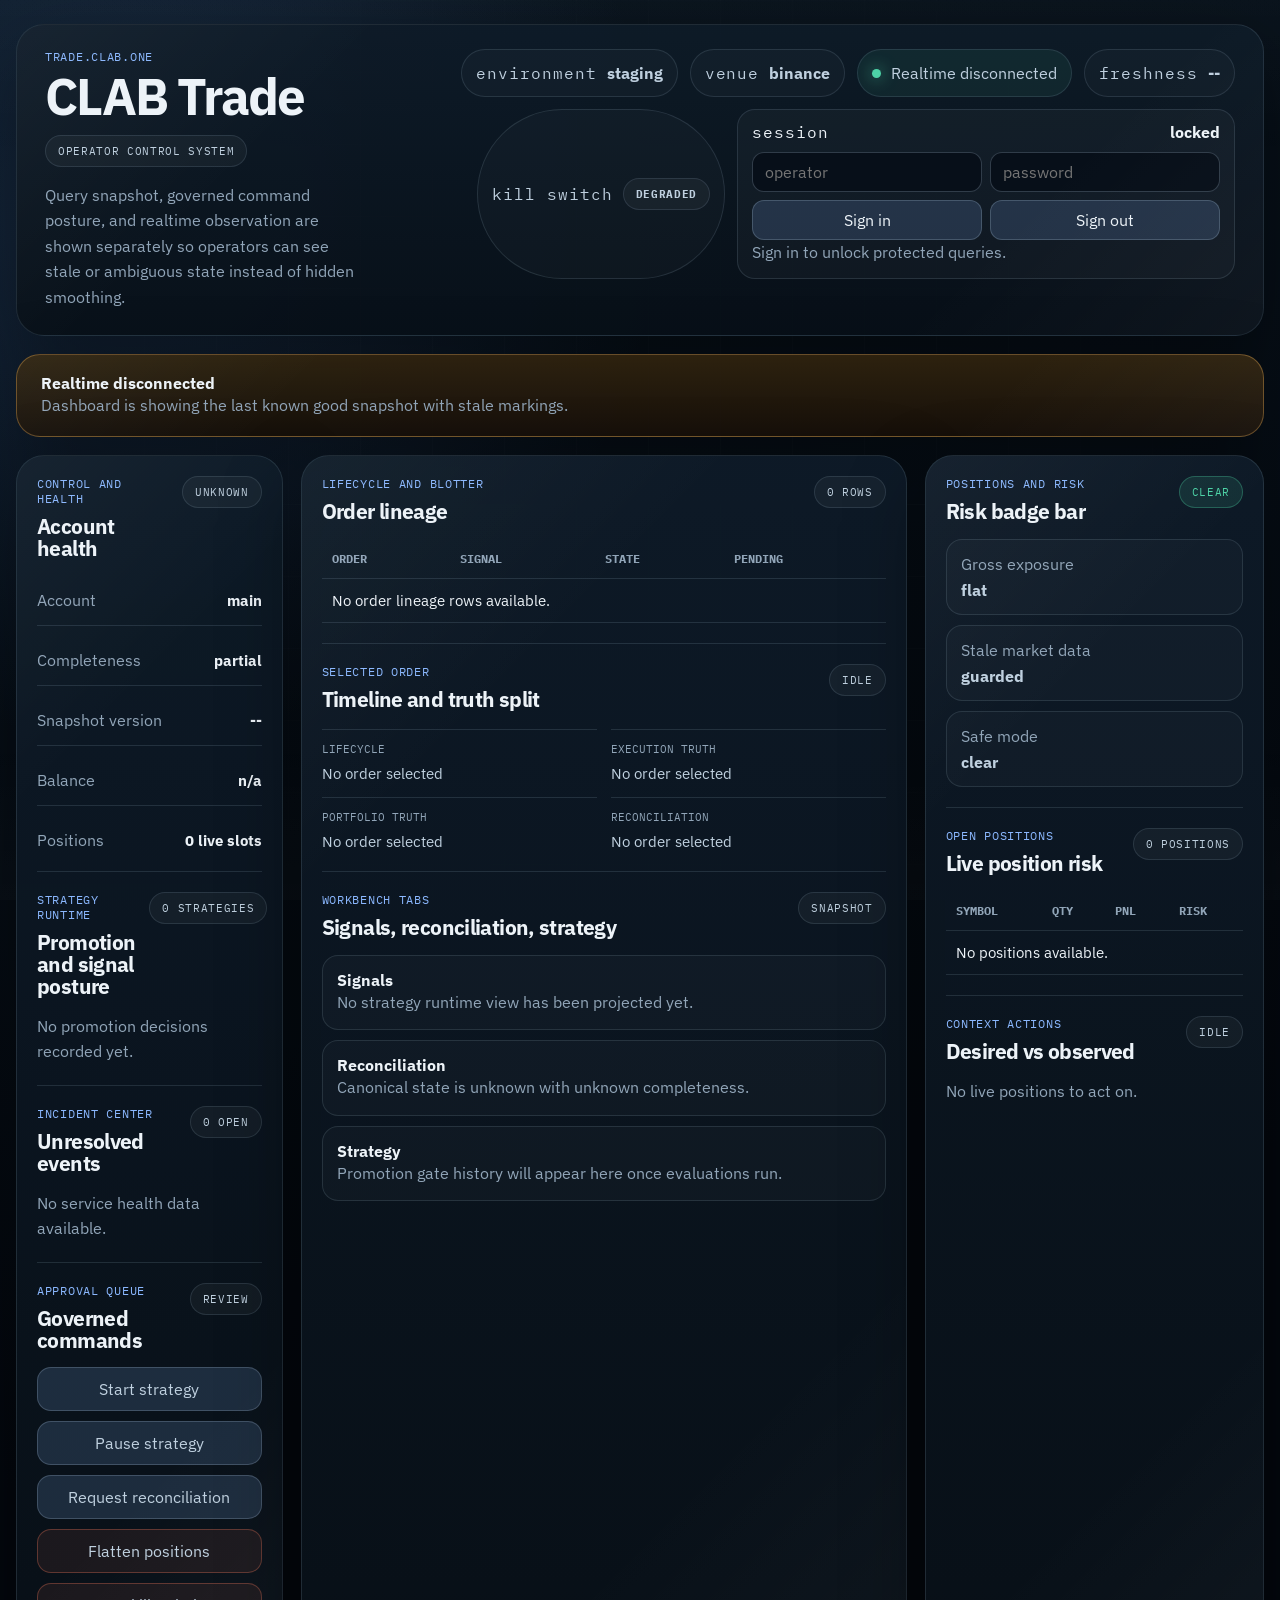
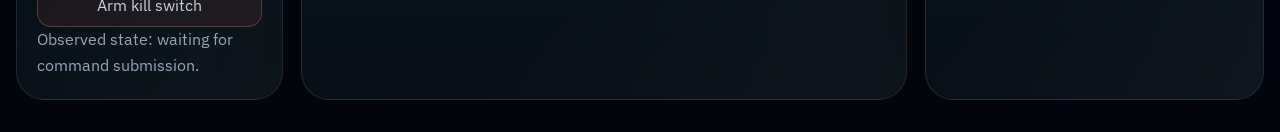
==== workloads/clab-core/trader-web/index.html @ 33a9944d "Deploy clab-core platform expansion" ====
<!doctype html>
<html lang="en">
  <head>
    <meta charset="utf-8">
    <meta name="viewport" content="width=device-width, initial-scale=1">
    <title>CLAB Trade Control System</title>
    <link rel="preconnect" href="https://fonts.googleapis.com">
    <link rel="preconnect" href="https://fonts.gstatic.com" crossorigin>
    <link href="https://fonts.googleapis.com/css2?family=IBM+Plex+Sans:wght@400;500;600;700&family=IBM+Plex+Mono:wght@400;500&display=swap" rel="stylesheet">
    <link rel="stylesheet" href="./styles.css">
  </head>
  <body>
    <div class="backdrop"></div>
    <div class="noise"></div>
    <main class="shell control-shell">
      <header class="topbar panel">
        <div>
          <p class="eyebrow">trade.clab.one</p>
          <div class="brand-row">
            <h1>CLAB Trade</h1>
            <span class="badge static-badge">operator control system</span>
          </div>
          <p class="lead compact-lead">Query snapshot, governed command posture, and realtime observation are shown separately so operators can see stale or ambiguous state instead of hidden smoothing.</p>
        </div>
        <div class="topbar-meta">
          <div class="meta-chip"><span class="meta-label">environment</span><strong id="env-chip">staging</strong></div>
          <div class="meta-chip"><span class="meta-label">venue</span><strong id="venue-chip">binance</strong></div>
          <div class="meta-chip pulse-chip"><span class="pulse-dot"></span><span id="poll-state">connecting realtime</span></div>
          <div class="meta-chip"><span class="meta-label">freshness</span><strong id="freshness-chip">--</strong></div>
          <div class="meta-chip"><span class="meta-label">kill switch</span><strong id="kill-switch-chip">DEGRADED</strong></div>
          <div class="auth-chip">
            <div class="auth-chip-head">
              <span class="meta-label">session</span>
              <strong id="auth-session-state">locked</strong>
            </div>
            <div class="auth-chip-form">
              <input id="auth-username-input" type="text" placeholder="operator">
              <input id="auth-password-input" type="password" placeholder="password">
              <button id="auth-login-button" type="button">Sign in</button>
              <button id="auth-logout-button" type="button">Sign out</button>
            </div>
            <p class="auth-chip-detail" id="auth-session-detail">Sign in to unlock protected queries.</p>
          </div>
        </div>
      </header>

      <section class="banner-panel panel" id="stale-banner">
        <strong id="stale-banner-title">Realtime syncing</strong>
        <p id="stale-banner-copy">Dashboard is waiting for the first Query API snapshot and realtime update stream.</p>
      </section>

      <section class="control-grid">
        <aside class="rail rail-left panel">
          <div class="rail-section">
            <div class="panel-header"><div><p class="section-kicker">Control and health</p><h3>Account health</h3></div><span class="badge" id="account-health-badge">loading</span></div>
            <div class="data-list" id="account-health-list"></div>
          </div>
          <div class="rail-section">
            <div class="panel-header"><div><p class="section-kicker">Strategy runtime</p><h3>Promotion and signal posture</h3></div><span class="badge" id="strategy-runtime-badge">loading</span></div>
            <div class="data-list" id="strategy-runtime-list"></div>
          </div>
          <div class="rail-section">
            <div class="panel-header"><div><p class="section-kicker">Incident center</p><h3>Unresolved events</h3></div><span class="badge" id="incident-badge">0 open</span></div>
            <div class="data-list" id="incident-list"></div>
          </div>
          <div class="rail-section">
            <div class="panel-header"><div><p class="section-kicker">Approval queue</p><h3>Governed commands</h3></div><span class="badge" id="approval-badge">review</span></div>
            <div class="command-stack">
              <button class="command-button" type="button" data-command="start">Start strategy</button>
              <button class="command-button" type="button" data-command="pause">Pause strategy</button>
              <button class="command-button" type="button" data-command="reconcile">Request reconciliation</button>
              <button class="command-button danger" type="button" data-command="flatten">Flatten positions</button>
              <button class="command-button danger" type="button" data-command="kill-switch">Arm kill switch</button>
            </div>
            <p class="command-observed" id="command-observed">Observed state: waiting for command submission.</p>
          </div>
        </aside>

        <section class="rail rail-center panel">
          <div class="rail-section">
            <div class="panel-header"><div><p class="section-kicker">Lifecycle and blotter</p><h3>Order lineage</h3></div><span class="badge" id="orders-badge">0 rows</span></div>
            <div class="table-wrap"><table class="data-table"><thead><tr><th>Order</th><th>Signal</th><th>State</th><th>Pending</th></tr></thead><tbody id="orders-table-body"></tbody></table></div>
          </div>
          <div class="rail-section detail-surface">
            <div class="panel-header"><div><p class="section-kicker">Selected order</p><h3>Timeline and truth split</h3></div><span class="badge" id="order-detail-badge">idle</span></div>
            <div class="detail-grid dual-detail">
              <div><dt>Lifecycle</dt><dd id="order-detail-timeline">No order selected</dd></div>
              <div><dt>Execution truth</dt><dd id="order-detail-execution">No order selected</dd></div>
              <div><dt>Portfolio truth</dt><dd id="order-detail-portfolio">No order selected</dd></div>
              <div><dt>Reconciliation</dt><dd id="order-detail-recon">No order selected</dd></div>
            </div>
          </div>
          <div class="rail-section tabbed-surface">
            <div class="panel-header"><div><p class="section-kicker">Workbench tabs</p><h3>Signals, reconciliation, strategy</h3></div><span class="badge" id="tab-badge">snapshot</span></div>
            <div class="tab-grid">
              <div class="tab-card"><strong>Signals</strong><p id="signals-tab-copy">Waiting for strategy data.</p></div>
              <div class="tab-card"><strong>Reconciliation</strong><p id="recon-tab-copy">Waiting for reconciliation status.</p></div>
              <div class="tab-card"><strong>Strategy</strong><p id="strategy-tab-copy">Waiting for promotion gate decisions.</p></div>
            </div>
          </div>
        </section>

        <aside class="rail rail-right panel">
          <div class="rail-section">
            <div class="panel-header"><div><p class="section-kicker">Positions and risk</p><h3>Risk badge bar</h3></div><span class="badge" id="risk-badge">watch</span></div>
            <div class="badge-bar" id="risk-badge-bar"></div>
          </div>
          <div class="rail-section">
            <div class="panel-header"><div><p class="section-kicker">Open positions</p><h3>Live position risk</h3></div><span class="badge" id="positions-badge">0 positions</span></div>
            <div class="table-wrap"><table class="data-table"><thead><tr><th>Symbol</th><th>Qty</th><th>PnL</th><th>Risk</th></tr></thead><tbody id="positions-table-body"></tbody></table></div>
          </div>
          <div class="rail-section">
            <div class="panel-header"><div><p class="section-kicker">Context actions</p><h3>Desired vs observed</h3></div><span class="badge" id="context-badge">idle</span></div>
            <div class="data-list" id="context-actions-list"></div>
          </div>
        </aside>
      </section>
    </main>

    <dialog id="command-dialog" class="command-dialog">
      <form method="dialog" class="command-dialog-form">
        <h3 id="command-dialog-title">Confirm action</h3>
        <p id="command-dialog-body">Review the requested action.</p>
        <label>
          <span>Reason</span>
          <input id="command-reason-input" type="text" placeholder="Required for high-risk actions">
        </label>
        <menu>
          <button type="submit" value="cancel">Cancel</button>
          <button type="submit" value="confirm" id="command-confirm-button">Submit</button>
        </menu>
      </form>
    </dialog>

    <script src="./app.js"></script>
  </body>
</html>
---- workloads/clab-core/trader-web/styles.css ----
:root {
  --bg: #061018;
  --bg-deep: #03070d;
  --text: #edf3f8;
  --muted: #91a5b8;
  --muted-strong: #bfd0df;
  --line: rgba(140, 164, 184, 0.18);
  --line-strong: rgba(165, 190, 211, 0.26);
  --accent: #8bb8ff;
  --ok: #4dd3a7;
  --warn: #ffbf66;
  --danger: #ff7a5c;
  --shadow: 0 30px 80px rgba(0, 0, 0, 0.38);
}

* { box-sizing: border-box; }
body {
  margin: 0;
  min-height: 100vh;
  overflow-x: hidden;
  font-family: "IBM Plex Sans", sans-serif;
  color: var(--text);
  background: radial-gradient(circle at 10% 12%, rgba(72, 118, 186, 0.22), transparent 28%), linear-gradient(165deg, #08131d 0%, var(--bg-deep) 72%);
}
body::before {
  content: "";
  position: fixed;
  inset: 0;
  background: linear-gradient(180deg, rgba(255, 255, 255, 0.02), transparent 18%, transparent 82%, rgba(255, 255, 255, 0.02));
  pointer-events: none;
}
.backdrop, .noise { position: fixed; inset: 0; pointer-events: none; }
.backdrop { background-image: linear-gradient(rgba(255, 255, 255, 0.035) 1px, transparent 1px), linear-gradient(90deg, rgba(255, 255, 255, 0.035) 1px, transparent 1px); background-size: 72px 72px; mask-image: radial-gradient(circle at center, black 36%, transparent 88%); opacity: 0.5; }
.noise { opacity: 0.08; background-image: radial-gradient(rgba(255, 255, 255, 0.9) 0.5px, transparent 0.5px); background-size: 8px 8px; }
.shell { position: relative; width: min(1380px, calc(100vw - 32px)); margin: 0 auto; padding: 24px 0 32px; }
.panel { position: relative; overflow: hidden; border: 1px solid var(--line); border-radius: 28px; background: linear-gradient(180deg, rgba(14, 27, 40, 0.94), rgba(8, 16, 24, 0.94)); box-shadow: var(--shadow); }
.panel::after { content: ""; position: absolute; inset: 0; background: linear-gradient(135deg, rgba(255, 255, 255, 0.04), transparent 24%, transparent 76%, rgba(255, 255, 255, 0.03)); pointer-events: none; }
.topbar { display: flex; align-items: flex-start; justify-content: space-between; gap: 24px; padding: 24px 28px; }
.eyebrow, .section-kicker, .badge, .meta-label { font-family: "IBM Plex Mono", monospace; letter-spacing: 0.06em; }
.eyebrow, .section-kicker { margin: 0; color: var(--accent); font-size: 0.74rem; text-transform: uppercase; }
h1, h3, p { margin: 0; }
h1 { font-size: clamp(2rem, 4vw, 3.2rem); line-height: 0.95; letter-spacing: -0.04em; }
h3 { margin-top: 10px; font-size: 1.3rem; line-height: 1.05; letter-spacing: -0.03em; }
.brand-row { display: flex; align-items: center; gap: 14px; margin-top: 8px; flex-wrap: wrap; }
.topbar-meta { display: flex; flex-wrap: wrap; justify-content: flex-end; gap: 12px; }
.meta-chip { display: inline-flex; align-items: center; gap: 10px; min-height: 48px; padding: 0 14px; border: 1px solid var(--line); border-radius: 999px; background: rgba(255,255,255,0.025); color: var(--muted-strong); }
.auth-chip { min-width: min(100%, 360px); padding: 12px 14px; border: 1px solid var(--line); border-radius: 18px; background: rgba(255,255,255,0.03); }
.auth-chip-head { display: flex; align-items: center; justify-content: space-between; gap: 12px; }
.auth-chip-form { display: grid; grid-template-columns: repeat(2, minmax(0, 1fr)); gap: 8px; margin-top: 10px; }
.auth-chip-form input, .auth-chip-form button, .command-dialog-form input { width: 100%; min-height: 40px; border-radius: 12px; border: 1px solid var(--line-strong); background: rgba(7,15,24,0.92); color: var(--text); padding: 0 12px; font: inherit; }
.auth-chip-form button, .command-button, .command-dialog button { cursor: pointer; background: rgba(139,184,255,0.16); }
.auth-chip-detail, .lead, .command-observed, .tab-card p, .banner-panel p { color: var(--muted); line-height: 1.6; }
.lead { margin-top: 16px; max-width: 58ch; }
.pulse-chip { background: rgba(77,211,167,0.08); }
.pulse-dot { width: 9px; height: 9px; border-radius: 50%; background: var(--ok); box-shadow: 0 0 16px rgba(77,211,167,0.8); }
.banner-panel { margin-top: 18px; padding: 18px 24px; border-radius: 24px; }
.banner-panel.is-warning { border-color: rgba(255,191,102,0.35); background: linear-gradient(180deg, rgba(47,35,15,0.96), rgba(23,16,10,0.96)); }
.control-grid { display: grid; grid-template-columns: minmax(260px,0.22fr) minmax(460px,0.5fr) minmax(300px,0.28fr); gap: 18px; margin-top: 18px; }
.rail { padding: 20px; }
.rail-section + .rail-section { margin-top: 20px; padding-top: 20px; border-top: 1px solid var(--line); }
.panel-header, .list-row { display: flex; align-items: flex-start; justify-content: space-between; gap: 14px; }
.data-list, .command-stack, .tab-grid, .badge-bar { display: grid; gap: 10px; margin-top: 16px; }
.list-row { padding: 14px 0; border-bottom: 1px solid var(--line); }
.list-row:last-child { border-bottom: 0; padding-bottom: 0; }
.list-row span { color: var(--muted); }
.list-row strong { max-width: 15ch; text-align: right; font-size: 0.94rem; line-height: 1.4; }
.command-button { min-height: 44px; border: 1px solid var(--line-strong); border-radius: 14px; color: var(--muted-strong); font: inherit; }
.command-button.danger { border-color: rgba(255,122,92,0.3); background: rgba(255,122,92,0.08); }
.table-wrap { margin-top: 16px; overflow: auto; }
.data-table { width: 100%; border-collapse: collapse; font-size: 0.92rem; }
.data-table th, .data-table td { padding: 12px 10px; border-bottom: 1px solid var(--line); text-align: left; }
.data-table th { color: var(--muted); font-family: "IBM Plex Mono", monospace; font-size: 0.72rem; text-transform: uppercase; }
.data-table tbody tr { cursor: pointer; }
.detail-grid { display: grid; grid-template-columns: repeat(2, minmax(0, 1fr)); gap: 14px; margin-top: 18px; }
.detail-grid div { padding-top: 12px; border-top: 1px solid var(--line); }
.detail-grid dt { color: var(--muted); font-family: "IBM Plex Mono", monospace; font-size: 0.68rem; text-transform: uppercase; }
.detail-grid dd { margin: 8px 0 0; color: var(--muted-strong); font-size: 0.92rem; }
.tab-card, .risk-pill { padding: 14px; border: 1px solid var(--line); border-radius: 16px; background: rgba(255,255,255,0.025); }
.risk-pill span { color: var(--muted); }
.risk-pill strong { display: block; margin-top: 6px; color: var(--muted-strong); }
.command-dialog { width: min(92vw, 520px); border: 1px solid var(--line-strong); border-radius: 24px; background: linear-gradient(180deg, rgba(14,27,40,0.98), rgba(8,16,24,0.98)); color: var(--text); }
.command-dialog::backdrop { background: rgba(3,7,13,0.72); }
.command-dialog-form { display: grid; gap: 14px; padding: 22px; }
.command-dialog menu { display: flex; justify-content: flex-end; gap: 10px; margin: 0; padding: 0; }
.badge { display: inline-flex; align-items: center; justify-content: center; min-height: 32px; padding: 0 12px; border-radius: 999px; border: 1px solid var(--line); background: rgba(255,255,255,0.04); color: var(--muted-strong); font-size: 0.69rem; text-transform: uppercase; white-space: nowrap; }
.section-badge { background: rgba(255,255,255,0.04); }
.is-ready { color: var(--ok); background: rgba(77,211,167,0.12); border-color: rgba(77,211,167,0.3); }
.is-degraded { color: var(--warn); background: rgba(255,191,102,0.12); border-color: rgba(255,191,102,0.3); }
.is-blocked { color: var(--danger); background: rgba(255,122,92,0.12); border-color: rgba(255,122,92,0.28); }
.proposal-empty { color: var(--muted); line-height: 1.6; }
@media (max-width: 1180px) { .control-grid, .detail-grid { grid-template-columns: 1fr; } }
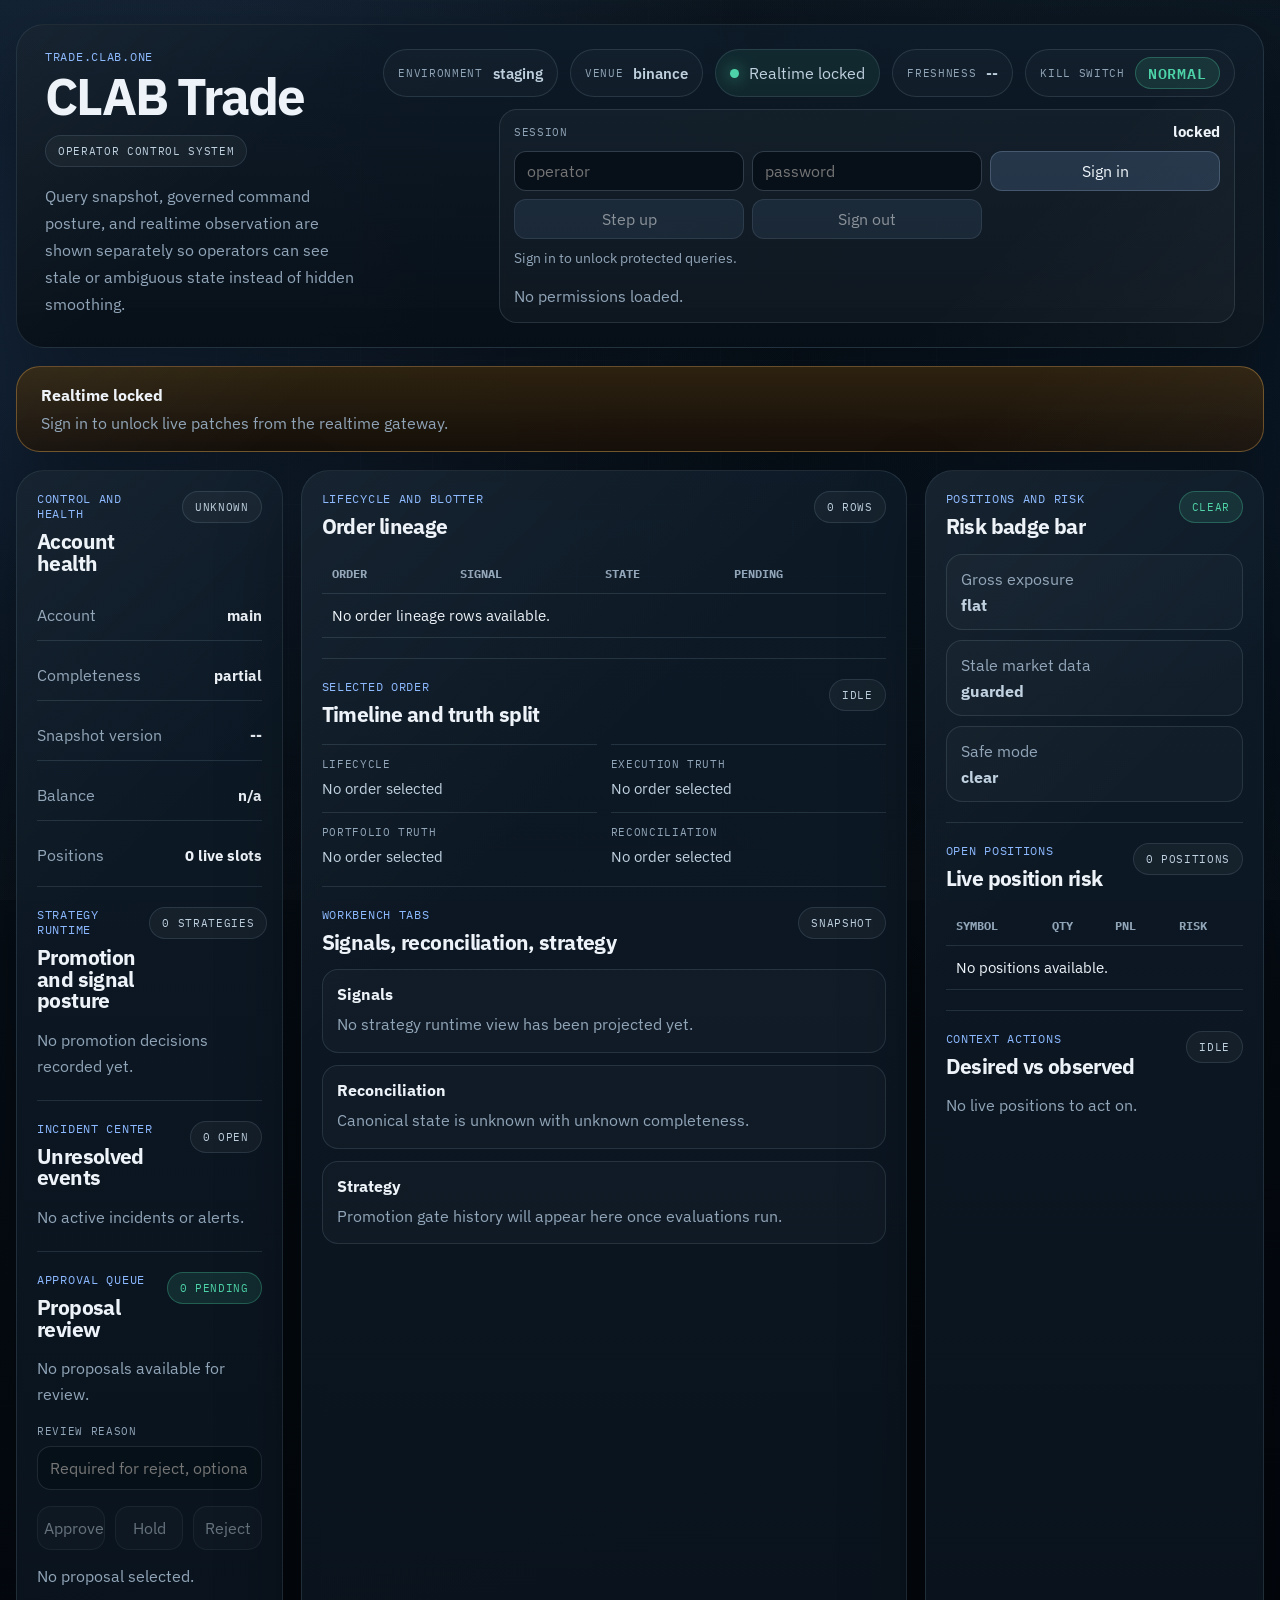
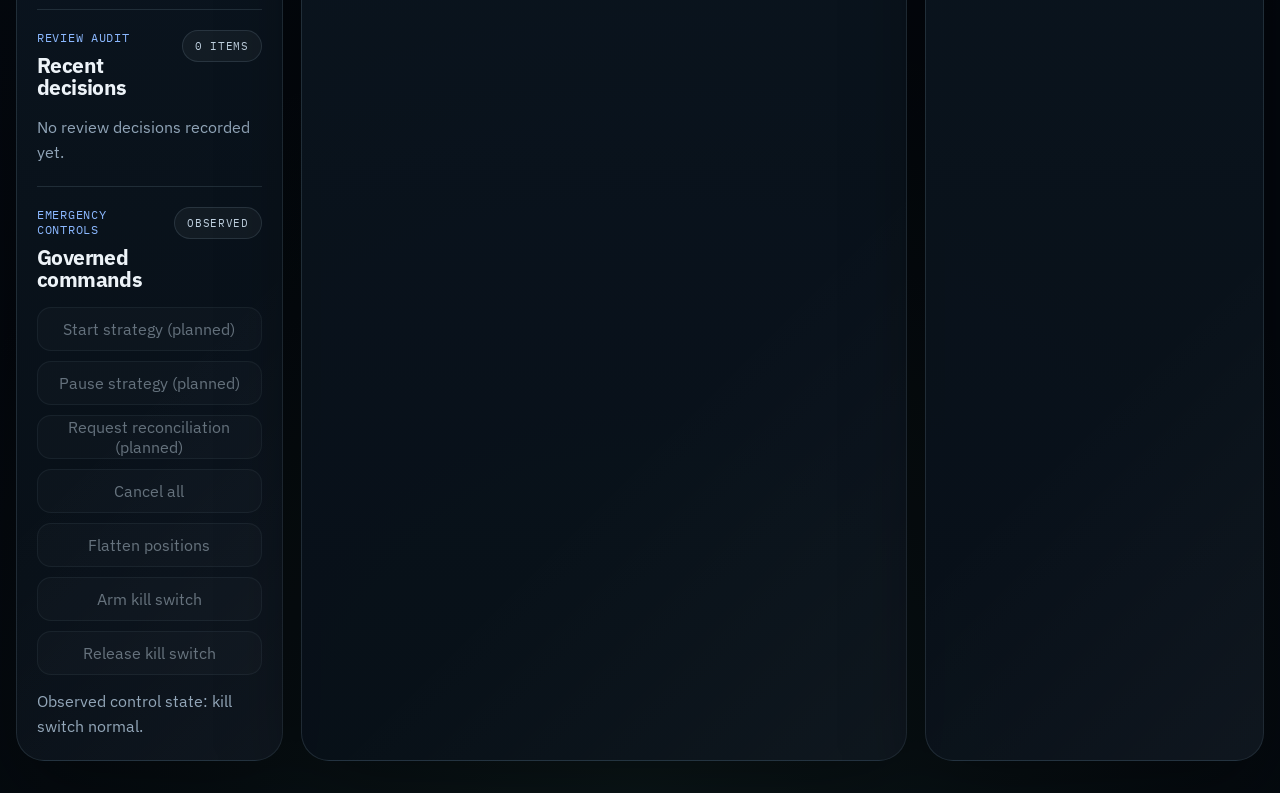
==== commit ad1a9600: "Deploy trader web control dashboard" ====
--- a/workloads/clab-core/trader-web/index.html
+++ b/workloads/clab-core/trader-web/index.html
@@ -37,9 +37,11 @@
               <input id="auth-username-input" type="text" placeholder="operator">
               <input id="auth-password-input" type="password" placeholder="password">
               <button id="auth-login-button" type="button">Sign in</button>
+              <button id="auth-step-up-button" type="button">Step up</button>
               <button id="auth-logout-button" type="button">Sign out</button>
             </div>
             <p class="auth-chip-detail" id="auth-session-detail">Sign in to unlock protected queries.</p>
+            <div class="data-list auth-permissions-list" id="auth-permissions-list"></div>
           </div>
         </div>
       </header>
@@ -64,15 +66,35 @@
             <div class="data-list" id="incident-list"></div>
           </div>
           <div class="rail-section">
-            <div class="panel-header"><div><p class="section-kicker">Approval queue</p><h3>Governed commands</h3></div><span class="badge" id="approval-badge">review</span></div>
+            <div class="panel-header"><div><p class="section-kicker">Approval queue</p><h3>Proposal review</h3></div><span class="badge" id="approval-badge">loading</span></div>
+            <div class="data-list" id="proposal-queue-list"></div>
+            <label class="command-form-field">
+              <span>Review reason</span>
+              <input id="proposal-reason-input" type="text" placeholder="Required for reject, optional for hold">
+            </label>
+            <div class="command-stack compact-stack">
+              <button class="command-button" type="button" id="proposal-approve-button">Approve</button>
+              <button class="command-button" type="button" id="proposal-hold-button">Hold</button>
+              <button class="command-button danger" type="button" id="proposal-reject-button">Reject</button>
+            </div>
+            <p class="command-observed" id="proposal-review-state">No proposal selected.</p>
+          </div>
+          <div class="rail-section">
+            <div class="panel-header"><div><p class="section-kicker">Review audit</p><h3>Recent decisions</h3></div><span class="badge" id="proposal-history-badge">0 items</span></div>
+            <div class="data-list" id="proposal-history-list"></div>
+          </div>
+          <div class="rail-section">
+            <div class="panel-header"><div><p class="section-kicker">Emergency controls</p><h3>Governed commands</h3></div><span class="badge">observed</span></div>
             <div class="command-stack">
-              <button class="command-button" type="button" data-command="start">Start strategy</button>
-              <button class="command-button" type="button" data-command="pause">Pause strategy</button>
-              <button class="command-button" type="button" data-command="reconcile">Request reconciliation</button>
+              <button class="command-button" type="button" data-command="start" disabled>Start strategy (planned)</button>
+              <button class="command-button" type="button" data-command="pause" disabled>Pause strategy (planned)</button>
+              <button class="command-button" type="button" data-command="reconcile" disabled>Request reconciliation (planned)</button>
+              <button class="command-button danger" type="button" data-command="cancel-all">Cancel all</button>
               <button class="command-button danger" type="button" data-command="flatten">Flatten positions</button>
               <button class="command-button danger" type="button" data-command="kill-switch">Arm kill switch</button>
+              <button class="command-button" type="button" data-command="kill-switch-release">Release kill switch</button>
             </div>
-            <p class="command-observed" id="command-observed">Observed state: waiting for command submission.</p>
+            <p class="command-observed" id="command-observed">Observed state: waiting for command submission. These actions are wired to the current control-service intake path; downstream execution effects may still lag or remain observational.</p>
           </div>
         </aside>
 
--- a/workloads/clab-core/trader-web/styles.css
+++ b/workloads/clab-core/trader-web/styles.css
@@ -1,27 +1,43 @@
 :root {
   --bg: #061018;
   --bg-deep: #03070d;
+  --panel: rgba(10, 20, 30, 0.88);
+  --panel-strong: rgba(12, 26, 39, 0.96);
+  --panel-soft: rgba(14, 31, 45, 0.78);
   --text: #edf3f8;
   --muted: #91a5b8;
   --muted-strong: #bfd0df;
   --line: rgba(140, 164, 184, 0.18);
   --line-strong: rgba(165, 190, 211, 0.26);
   --accent: #8bb8ff;
+  --accent-soft: rgba(139, 184, 255, 0.14);
   --ok: #4dd3a7;
   --warn: #ffbf66;
   --danger: #ff7a5c;
   --shadow: 0 30px 80px rgba(0, 0, 0, 0.38);
 }
 
-* { box-sizing: border-box; }
+* {
+  box-sizing: border-box;
+}
+
+html {
+  scroll-behavior: smooth;
+}
+
 body {
   margin: 0;
   min-height: 100vh;
   overflow-x: hidden;
   font-family: "IBM Plex Sans", sans-serif;
   color: var(--text);
-  background: radial-gradient(circle at 10% 12%, rgba(72, 118, 186, 0.22), transparent 28%), linear-gradient(165deg, #08131d 0%, var(--bg-deep) 72%);
-}
+  background:
+    radial-gradient(circle at 10% 12%, rgba(72, 118, 186, 0.22), transparent 28%),
+    radial-gradient(circle at 90% 18%, rgba(27, 68, 109, 0.2), transparent 26%),
+    radial-gradient(circle at 50% 100%, rgba(69, 135, 110, 0.12), transparent 32%),
+    linear-gradient(165deg, #08131d 0%, var(--bg-deep) 72%);
+}
+
 body::before {
   content: "";
   position: fixed;
@@ -29,63 +45,1122 @@
   background: linear-gradient(180deg, rgba(255, 255, 255, 0.02), transparent 18%, transparent 82%, rgba(255, 255, 255, 0.02));
   pointer-events: none;
 }
-.backdrop, .noise { position: fixed; inset: 0; pointer-events: none; }
-.backdrop { background-image: linear-gradient(rgba(255, 255, 255, 0.035) 1px, transparent 1px), linear-gradient(90deg, rgba(255, 255, 255, 0.035) 1px, transparent 1px); background-size: 72px 72px; mask-image: radial-gradient(circle at center, black 36%, transparent 88%); opacity: 0.5; }
-.noise { opacity: 0.08; background-image: radial-gradient(rgba(255, 255, 255, 0.9) 0.5px, transparent 0.5px); background-size: 8px 8px; }
-.shell { position: relative; width: min(1380px, calc(100vw - 32px)); margin: 0 auto; padding: 24px 0 32px; }
-.panel { position: relative; overflow: hidden; border: 1px solid var(--line); border-radius: 28px; background: linear-gradient(180deg, rgba(14, 27, 40, 0.94), rgba(8, 16, 24, 0.94)); box-shadow: var(--shadow); }
-.panel::after { content: ""; position: absolute; inset: 0; background: linear-gradient(135deg, rgba(255, 255, 255, 0.04), transparent 24%, transparent 76%, rgba(255, 255, 255, 0.03)); pointer-events: none; }
-.topbar { display: flex; align-items: flex-start; justify-content: space-between; gap: 24px; padding: 24px 28px; }
-.eyebrow, .section-kicker, .badge, .meta-label { font-family: "IBM Plex Mono", monospace; letter-spacing: 0.06em; }
-.eyebrow, .section-kicker { margin: 0; color: var(--accent); font-size: 0.74rem; text-transform: uppercase; }
-h1, h3, p { margin: 0; }
-h1 { font-size: clamp(2rem, 4vw, 3.2rem); line-height: 0.95; letter-spacing: -0.04em; }
-h3 { margin-top: 10px; font-size: 1.3rem; line-height: 1.05; letter-spacing: -0.03em; }
-.brand-row { display: flex; align-items: center; gap: 14px; margin-top: 8px; flex-wrap: wrap; }
-.topbar-meta { display: flex; flex-wrap: wrap; justify-content: flex-end; gap: 12px; }
-.meta-chip { display: inline-flex; align-items: center; gap: 10px; min-height: 48px; padding: 0 14px; border: 1px solid var(--line); border-radius: 999px; background: rgba(255,255,255,0.025); color: var(--muted-strong); }
-.auth-chip { min-width: min(100%, 360px); padding: 12px 14px; border: 1px solid var(--line); border-radius: 18px; background: rgba(255,255,255,0.03); }
-.auth-chip-head { display: flex; align-items: center; justify-content: space-between; gap: 12px; }
-.auth-chip-form { display: grid; grid-template-columns: repeat(2, minmax(0, 1fr)); gap: 8px; margin-top: 10px; }
-.auth-chip-form input, .auth-chip-form button, .command-dialog-form input { width: 100%; min-height: 40px; border-radius: 12px; border: 1px solid var(--line-strong); background: rgba(7,15,24,0.92); color: var(--text); padding: 0 12px; font: inherit; }
-.auth-chip-form button, .command-button, .command-dialog button { cursor: pointer; background: rgba(139,184,255,0.16); }
-.auth-chip-detail, .lead, .command-observed, .tab-card p, .banner-panel p { color: var(--muted); line-height: 1.6; }
-.lead { margin-top: 16px; max-width: 58ch; }
-.pulse-chip { background: rgba(77,211,167,0.08); }
-.pulse-dot { width: 9px; height: 9px; border-radius: 50%; background: var(--ok); box-shadow: 0 0 16px rgba(77,211,167,0.8); }
-.banner-panel { margin-top: 18px; padding: 18px 24px; border-radius: 24px; }
-.banner-panel.is-warning { border-color: rgba(255,191,102,0.35); background: linear-gradient(180deg, rgba(47,35,15,0.96), rgba(23,16,10,0.96)); }
-.control-grid { display: grid; grid-template-columns: minmax(260px,0.22fr) minmax(460px,0.5fr) minmax(300px,0.28fr); gap: 18px; margin-top: 18px; }
-.rail { padding: 20px; }
-.rail-section + .rail-section { margin-top: 20px; padding-top: 20px; border-top: 1px solid var(--line); }
-.panel-header, .list-row { display: flex; align-items: flex-start; justify-content: space-between; gap: 14px; }
-.data-list, .command-stack, .tab-grid, .badge-bar { display: grid; gap: 10px; margin-top: 16px; }
-.list-row { padding: 14px 0; border-bottom: 1px solid var(--line); }
-.list-row:last-child { border-bottom: 0; padding-bottom: 0; }
-.list-row span { color: var(--muted); }
-.list-row strong { max-width: 15ch; text-align: right; font-size: 0.94rem; line-height: 1.4; }
-.command-button { min-height: 44px; border: 1px solid var(--line-strong); border-radius: 14px; color: var(--muted-strong); font: inherit; }
-.command-button.danger { border-color: rgba(255,122,92,0.3); background: rgba(255,122,92,0.08); }
-.table-wrap { margin-top: 16px; overflow: auto; }
-.data-table { width: 100%; border-collapse: collapse; font-size: 0.92rem; }
-.data-table th, .data-table td { padding: 12px 10px; border-bottom: 1px solid var(--line); text-align: left; }
-.data-table th { color: var(--muted); font-family: "IBM Plex Mono", monospace; font-size: 0.72rem; text-transform: uppercase; }
-.data-table tbody tr { cursor: pointer; }
-.detail-grid { display: grid; grid-template-columns: repeat(2, minmax(0, 1fr)); gap: 14px; margin-top: 18px; }
-.detail-grid div { padding-top: 12px; border-top: 1px solid var(--line); }
-.detail-grid dt { color: var(--muted); font-family: "IBM Plex Mono", monospace; font-size: 0.68rem; text-transform: uppercase; }
-.detail-grid dd { margin: 8px 0 0; color: var(--muted-strong); font-size: 0.92rem; }
-.tab-card, .risk-pill { padding: 14px; border: 1px solid var(--line); border-radius: 16px; background: rgba(255,255,255,0.025); }
-.risk-pill span { color: var(--muted); }
-.risk-pill strong { display: block; margin-top: 6px; color: var(--muted-strong); }
-.command-dialog { width: min(92vw, 520px); border: 1px solid var(--line-strong); border-radius: 24px; background: linear-gradient(180deg, rgba(14,27,40,0.98), rgba(8,16,24,0.98)); color: var(--text); }
-.command-dialog::backdrop { background: rgba(3,7,13,0.72); }
-.command-dialog-form { display: grid; gap: 14px; padding: 22px; }
-.command-dialog menu { display: flex; justify-content: flex-end; gap: 10px; margin: 0; padding: 0; }
-.badge { display: inline-flex; align-items: center; justify-content: center; min-height: 32px; padding: 0 12px; border-radius: 999px; border: 1px solid var(--line); background: rgba(255,255,255,0.04); color: var(--muted-strong); font-size: 0.69rem; text-transform: uppercase; white-space: nowrap; }
-.section-badge { background: rgba(255,255,255,0.04); }
-.is-ready { color: var(--ok); background: rgba(77,211,167,0.12); border-color: rgba(77,211,167,0.3); }
-.is-degraded { color: var(--warn); background: rgba(255,191,102,0.12); border-color: rgba(255,191,102,0.3); }
-.is-blocked { color: var(--danger); background: rgba(255,122,92,0.12); border-color: rgba(255,122,92,0.28); }
-.proposal-empty { color: var(--muted); line-height: 1.6; }
-@media (max-width: 1180px) { .control-grid, .detail-grid { grid-template-columns: 1fr; } }
+
+.backdrop,
+.noise {
+  position: fixed;
+  inset: 0;
+  pointer-events: none;
+}
+
+.backdrop {
+  background-image:
+    linear-gradient(rgba(255, 255, 255, 0.035) 1px, transparent 1px),
+    linear-gradient(90deg, rgba(255, 255, 255, 0.035) 1px, transparent 1px);
+  background-size: 72px 72px;
+  mask-image: radial-gradient(circle at center, black 36%, transparent 88%);
+  opacity: 0.5;
+}
+
+.noise {
+  opacity: 0.08;
+  background-image: radial-gradient(rgba(255, 255, 255, 0.9) 0.5px, transparent 0.5px);
+  background-size: 8px 8px;
+}
+
+.shell {
+  position: relative;
+  width: min(1380px, calc(100vw - 32px));
+  margin: 0 auto;
+  padding: 24px 0 48px;
+}
+
+.panel {
+  position: relative;
+  overflow: hidden;
+  border: 1px solid var(--line);
+  border-radius: 28px;
+  background: linear-gradient(180deg, rgba(14, 27, 40, 0.94), rgba(8, 16, 24, 0.94));
+  box-shadow: var(--shadow);
+}
+
+.panel::after {
+  content: "";
+  position: absolute;
+  inset: 0;
+  background: linear-gradient(135deg, rgba(255, 255, 255, 0.04), transparent 24%, transparent 76%, rgba(255, 255, 255, 0.03));
+  pointer-events: none;
+}
+
+.panel-tint {
+  background: linear-gradient(180deg, rgba(16, 34, 49, 0.96), rgba(9, 18, 28, 0.94));
+}
+
+.topbar {
+  display: flex;
+  align-items: flex-start;
+  justify-content: space-between;
+  gap: 24px;
+  padding: 24px 28px;
+}
+
+.eyebrow,
+.section-kicker,
+.badge,
+.metric-label,
+.meta-label,
+.service-role,
+.service-name,
+.detail-grid dt,
+.guardrail-index {
+  font-family: "IBM Plex Mono", monospace;
+  letter-spacing: 0.06em;
+}
+
+.eyebrow,
+.section-kicker {
+  margin: 0;
+  color: var(--accent);
+  font-size: 0.74rem;
+  text-transform: uppercase;
+}
+
+.brand-row {
+  display: flex;
+  align-items: center;
+  gap: 14px;
+  margin-top: 8px;
+  flex-wrap: wrap;
+}
+
+h1,
+h2,
+h3,
+p {
+  margin: 0;
+}
+
+h1 {
+  font-size: clamp(2rem, 4vw, 3.2rem);
+  line-height: 0.95;
+  letter-spacing: -0.04em;
+}
+
+h2 {
+  max-width: 12ch;
+  font-size: clamp(2.1rem, 5vw, 4.4rem);
+  line-height: 0.95;
+  letter-spacing: -0.05em;
+}
+
+h3 {
+  margin-top: 10px;
+  font-size: 1.3rem;
+  line-height: 1.05;
+  letter-spacing: -0.03em;
+}
+
+.topbar-meta {
+  display: flex;
+  flex-wrap: wrap;
+  justify-content: flex-end;
+  gap: 12px;
+}
+
+.meta-chip,
+.metric-card,
+.monitor-card,
+.service-card,
+.guardrail-item {
+  border: 1px solid var(--line);
+  background: rgba(255, 255, 255, 0.025);
+}
+
+.meta-chip {
+  display: inline-flex;
+  align-items: center;
+  gap: 10px;
+  min-height: 48px;
+  padding: 0 14px;
+  border-radius: 999px;
+  color: var(--muted-strong);
+}
+
+.meta-chip strong {
+  font-size: 0.92rem;
+  font-weight: 600;
+}
+
+.auth-chip {
+  min-width: min(100%, 360px);
+  padding: 12px 14px;
+  border: 1px solid var(--line);
+  border-radius: 18px;
+  background: rgba(255, 255, 255, 0.03);
+}
+
+.auth-chip-head {
+  display: flex;
+  align-items: center;
+  justify-content: space-between;
+  gap: 12px;
+}
+
+.auth-chip-head strong {
+  font-size: 0.92rem;
+}
+
+.auth-chip-form {
+  display: grid;
+  grid-template-columns: repeat(3, minmax(0, 1fr));
+  gap: 8px;
+  margin-top: 10px;
+}
+
+.auth-chip-form input,
+.auth-chip-form button {
+  width: 100%;
+  min-height: 40px;
+  border-radius: 12px;
+  border: 1px solid var(--line-strong);
+  background: rgba(7, 15, 24, 0.92);
+  color: var(--text);
+  padding: 0 12px;
+  font: inherit;
+}
+
+.auth-chip-form button {
+  cursor: pointer;
+  background: rgba(139, 184, 255, 0.16);
+}
+
+.auth-chip-form button:disabled {
+  cursor: not-allowed;
+  opacity: 0.55;
+}
+
+.auth-chip-detail {
+  margin-top: 10px;
+  color: var(--muted);
+  font-size: 0.86rem;
+  line-height: 1.4;
+}
+
+.auth-permissions-list {
+  margin-top: 12px;
+}
+
+.control-form {
+  margin-top: 18px;
+}
+
+.control-actions {
+  margin-top: 14px;
+  flex-wrap: wrap;
+}
+
+.control-actions button {
+  min-width: 132px;
+}
+
+.meta-label,
+.metric-label {
+  color: var(--muted);
+  font-size: 0.7rem;
+  text-transform: uppercase;
+}
+
+.pulse-chip {
+  background: rgba(77, 211, 167, 0.08);
+}
+
+.pulse-dot {
+  width: 9px;
+  height: 9px;
+  border-radius: 50%;
+  background: var(--ok);
+  box-shadow: 0 0 16px rgba(77, 211, 167, 0.8);
+}
+
+.hero {
+  display: grid;
+  grid-template-columns: minmax(0, 1.35fr) minmax(320px, 0.95fr);
+  gap: 24px;
+  margin-top: 18px;
+  padding: 30px;
+}
+
+.hero-copy {
+  display: flex;
+  flex-direction: column;
+  justify-content: space-between;
+  min-height: 320px;
+  padding-right: 20px;
+}
+
+.lead,
+.panel-copy,
+.service-status,
+.monitor-card p,
+.guardrail-item p {
+  color: var(--muted);
+  line-height: 1.7;
+}
+
+.lead {
+  max-width: 60ch;
+  margin-top: 22px;
+  font-size: 1rem;
+}
+
+.hero-aside {
+  display: grid;
+  gap: 16px;
+  align-content: stretch;
+}
+
+.hero-summary {
+  display: flex;
+  flex-direction: column;
+  gap: 14px;
+  min-height: 160px;
+  padding: 22px;
+  border-radius: 24px;
+  border: 1px solid var(--line-strong);
+  background: linear-gradient(180deg, rgba(20, 41, 58, 0.95), rgba(10, 21, 31, 0.95));
+}
+
+.hero-summary strong {
+  font-size: clamp(1.6rem, 3vw, 2.4rem);
+  line-height: 1;
+  letter-spacing: -0.04em;
+}
+
+.metric-grid,
+.monitor-grid,
+.guardrail-grid,
+.service-grid,
+.dashboard-grid {
+  display: grid;
+  gap: 16px;
+}
+
+.metric-grid {
+  grid-template-columns: repeat(2, minmax(0, 1fr));
+}
+
+.metric-card {
+  min-height: 108px;
+  padding: 18px;
+  border-radius: 22px;
+}
+
+.metric-card strong,
+.monitor-card strong {
+  display: block;
+  margin-top: 12px;
+  font-size: 1.25rem;
+  line-height: 1.15;
+  letter-spacing: -0.03em;
+}
+
+.caution-card {
+  background: linear-gradient(180deg, rgba(45, 31, 13, 0.86), rgba(24, 16, 9, 0.94));
+}
+
+.dashboard-grid {
+  grid-template-columns: repeat(12, minmax(0, 1fr));
+  margin-top: 18px;
+}
+
+.panel-span-4,
+.panel-span-8,
+.panel-span-12 {
+  padding: 24px;
+}
+
+.panel-span-4 {
+  grid-column: span 4;
+}
+
+.panel-span-8 {
+  grid-column: span 8;
+}
+
+.panel-span-12 {
+  grid-column: span 12;
+}
+
+.panel-header,
+.service-head,
+.list-row {
+  display: flex;
+  align-items: flex-start;
+  justify-content: space-between;
+  gap: 14px;
+}
+
+.panel-copy {
+  margin-top: 16px;
+}
+
+.service-grid {
+  grid-template-columns: repeat(3, minmax(0, 1fr));
+  margin-top: 18px;
+}
+
+.service-card {
+  position: relative;
+  padding: 20px;
+  border-radius: 22px;
+}
+
+.service-card::before {
+  content: "";
+  position: absolute;
+  inset: 0 auto 0 0;
+  width: 3px;
+  background: rgba(255, 255, 255, 0.08);
+}
+
+.service-card.ready::before {
+  background: var(--ok);
+}
+
+.service-card.degraded::before {
+  background: var(--warn);
+}
+
+.service-name {
+  color: var(--muted-strong);
+  font-size: 0.78rem;
+  text-transform: uppercase;
+}
+
+.service-role {
+  margin-top: 8px;
+  color: var(--muted);
+  font-size: 0.72rem;
+  text-transform: uppercase;
+}
+
+.service-status {
+  margin-top: 18px;
+  min-height: 72px;
+}
+
+.detail-grid {
+  display: grid;
+  grid-template-columns: repeat(2, minmax(0, 1fr));
+  gap: 14px;
+  margin-top: 18px;
+}
+
+.detail-grid div {
+  padding-top: 12px;
+  border-top: 1px solid var(--line);
+}
+
+.detail-grid dt {
+  color: var(--muted);
+  font-size: 0.68rem;
+  text-transform: uppercase;
+}
+
+.detail-grid dd {
+  margin: 8px 0 0;
+  color: var(--muted-strong);
+  font-size: 0.92rem;
+}
+
+.stack-list {
+  display: grid;
+  gap: 10px;
+  margin-top: 20px;
+}
+
+.proposal-console {
+  display: grid;
+  gap: 16px;
+  margin-top: 20px;
+}
+
+.proposal-list {
+  display: grid;
+  gap: 10px;
+}
+
+.proposal-list-item,
+.proposal-actions button,
+.proposal-form input {
+  font: inherit;
+}
+
+.proposal-list-item {
+  display: flex;
+  align-items: center;
+  justify-content: space-between;
+  gap: 12px;
+  width: 100%;
+  padding: 12px 14px;
+  border: 1px solid var(--line);
+  border-radius: 16px;
+  background: rgba(255, 255, 255, 0.03);
+  color: var(--muted-strong);
+  cursor: pointer;
+}
+
+.proposal-list-item.is-selected {
+  border-color: rgba(139, 184, 255, 0.4);
+  background: rgba(139, 184, 255, 0.1);
+}
+
+.proposal-empty,
+.proposal-action-state,
+.proposal-detail-copy {
+  color: var(--muted);
+  line-height: 1.6;
+}
+
+.proposal-detail {
+  padding: 16px;
+  border: 1px solid var(--line);
+  border-radius: 20px;
+  background: rgba(255, 255, 255, 0.025);
+}
+
+.proposal-detail-head {
+  display: flex;
+  align-items: center;
+  justify-content: space-between;
+  gap: 12px;
+}
+
+.proposal-meta {
+  display: grid;
+  grid-template-columns: repeat(2, minmax(0, 1fr));
+  gap: 12px;
+  margin-top: 16px;
+}
+
+.proposal-meta div {
+  padding-top: 12px;
+  border-top: 1px solid var(--line);
+}
+
+.proposal-meta dt {
+  color: var(--muted);
+  font-family: "IBM Plex Mono", monospace;
+  font-size: 0.68rem;
+  letter-spacing: 0.06em;
+  text-transform: uppercase;
+}
+
+.proposal-meta dd {
+  margin: 8px 0 0;
+  color: var(--muted-strong);
+}
+
+.proposal-form {
+  display: grid;
+  gap: 12px;
+  margin-top: 16px;
+}
+
+.proposal-form label {
+  display: grid;
+  gap: 8px;
+}
+
+.proposal-form span {
+  color: var(--muted);
+  font-family: "IBM Plex Mono", monospace;
+  font-size: 0.68rem;
+  letter-spacing: 0.06em;
+  text-transform: uppercase;
+}
+
+.proposal-form input {
+  width: 100%;
+  min-height: 44px;
+  padding: 0 12px;
+  border: 1px solid var(--line);
+  border-radius: 14px;
+  color: var(--text);
+  background: rgba(6, 16, 24, 0.9);
+}
+
+.proposal-actions {
+  display: grid;
+  grid-template-columns: repeat(3, minmax(0, 1fr));
+  gap: 10px;
+  margin-top: 16px;
+}
+
+.proposal-actions button {
+  min-height: 44px;
+  border: 1px solid var(--line);
+  border-radius: 14px;
+  background: rgba(255, 255, 255, 0.05);
+  color: var(--muted-strong);
+  cursor: pointer;
+}
+
+.proposal-actions button:first-child {
+  color: var(--ok);
+  border-color: rgba(77, 211, 167, 0.28);
+  background: rgba(77, 211, 167, 0.1);
+}
+
+.proposal-actions button:nth-child(2) {
+  color: var(--warn);
+  border-color: rgba(255, 191, 102, 0.3);
+  background: rgba(255, 191, 102, 0.08);
+}
+
+.proposal-actions button:last-child {
+  color: var(--danger);
+  border-color: rgba(255, 122, 92, 0.28);
+  background: rgba(255, 122, 92, 0.08);
+}
+
+.proposal-actions button:disabled {
+  opacity: 0.5;
+  cursor: default;
+}
+
+.proposal-audit {
+  margin-top: 18px;
+  padding-top: 18px;
+  border-top: 1px solid var(--line);
+}
+
+.proposal-audit-list {
+  display: grid;
+  gap: 10px;
+  margin-top: 14px;
+}
+
+.proposal-audit-item {
+  display: grid;
+  gap: 6px;
+  padding: 12px 14px;
+  border: 1px solid var(--line);
+  border-radius: 16px;
+  background: rgba(255, 255, 255, 0.025);
+}
+
+.proposal-audit-item strong {
+  color: var(--muted-strong);
+}
+
+.proposal-audit-item span {
+  color: var(--muted);
+  font-size: 0.92rem;
+}
+
+.list-row {
+  padding: 14px 0;
+  border-bottom: 1px solid var(--line);
+}
+
+.list-row:last-child {
+  border-bottom: 0;
+  padding-bottom: 0;
+}
+
+.list-row span {
+  color: var(--muted);
+}
+
+.list-row strong {
+  max-width: 15ch;
+  text-align: right;
+  font-size: 0.94rem;
+  line-height: 1.4;
+}
+
+.monitor-grid {
+  grid-template-columns: repeat(3, minmax(0, 1fr));
+  margin-top: 20px;
+}
+
+.monitor-card {
+  min-height: 164px;
+  padding: 18px;
+  border-radius: 22px;
+}
+
+.monitor-card p {
+  margin-top: 14px;
+}
+
+.guardrail-panel {
+  background: linear-gradient(180deg, rgba(30, 22, 14, 0.95), rgba(13, 10, 8, 0.96));
+}
+
+.guardrail-grid {
+  grid-template-columns: repeat(4, minmax(0, 1fr));
+  margin-top: 20px;
+}
+
+.guardrail-item {
+  min-height: 180px;
+  padding: 18px;
+  border-radius: 22px;
+}
+
+.guardrail-index {
+  display: inline-flex;
+  color: var(--warn);
+  font-size: 0.78rem;
+}
+
+.guardrail-item p {
+  margin-top: 18px;
+}
+
+.badge {
+  display: inline-flex;
+  align-items: center;
+  justify-content: center;
+  min-height: 32px;
+  padding: 0 12px;
+  border-radius: 999px;
+  border: 1px solid var(--line);
+  background: rgba(255, 255, 255, 0.04);
+  color: var(--muted-strong);
+  font-size: 0.69rem;
+  text-transform: uppercase;
+  white-space: nowrap;
+}
+
+.static-badge,
+.section-badge,
+.is-checking {
+  background: rgba(255, 255, 255, 0.04);
+}
+
+.is-ready {
+  color: var(--ok);
+  background: rgba(77, 211, 167, 0.12);
+  border-color: rgba(77, 211, 167, 0.3);
+}
+
+.is-degraded {
+  color: var(--warn);
+  background: rgba(255, 191, 102, 0.12);
+  border-color: rgba(255, 191, 102, 0.3);
+}
+
+.is-blocked {
+  color: var(--danger);
+  background: rgba(255, 122, 92, 0.12);
+  border-color: rgba(255, 122, 92, 0.28);
+}
+
+@media (max-width: 1180px) {
+  .hero {
+    grid-template-columns: 1fr;
+  }
+
+  .hero-copy {
+    min-height: auto;
+    padding-right: 0;
+  }
+
+  .panel-span-8,
+  .panel-span-4 {
+    grid-column: span 6;
+  }
+
+  .guardrail-grid,
+  .monitor-grid {
+    grid-template-columns: repeat(2, minmax(0, 1fr));
+  }
+
+  .service-grid {
+    grid-template-columns: 1fr;
+  }
+}
+
+@media (max-width: 820px) {
+  .shell {
+    width: min(100vw - 20px, 1380px);
+    padding-top: 12px;
+  }
+
+  .panel,
+  .hero-summary,
+  .metric-card,
+  .service-card,
+  .monitor-card,
+  .guardrail-item {
+    border-radius: 22px;
+  }
+
+  .topbar,
+  .hero,
+  .panel-span-4,
+  .panel-span-8,
+  .panel-span-12 {
+    padding: 20px;
+  }
+
+  .topbar {
+    flex-direction: column;
+  }
+
+  .topbar-meta {
+    justify-content: flex-start;
+  }
+
+  .dashboard-grid,
+  .metric-grid,
+  .monitor-grid,
+  .guardrail-grid {
+    grid-template-columns: 1fr;
+  }
+
+  .panel-span-4,
+  .panel-span-8,
+  .panel-span-12 {
+    grid-column: span 12;
+  }
+
+  .detail-grid {
+    grid-template-columns: 1fr;
+  }
+}
+
+@media (max-width: 560px) {
+  h1 {
+    font-size: 1.8rem;
+  }
+
+  h2 {
+    font-size: 2rem;
+  }
+
+  .brand-row {
+    align-items: flex-start;
+    flex-direction: column;
+    gap: 10px;
+  }
+
+  .meta-chip,
+  .badge {
+    width: 100%;
+    justify-content: flex-start;
+  }
+
+  .service-head,
+  .panel-header,
+  .list-row {
+    flex-direction: column;
+  }
+
+  .list-row strong {
+    max-width: none;
+    text-align: left;
+  }
+
+  .metric-card,
+  .monitor-card,
+  .guardrail-item {
+    min-height: auto;
+  }
+}
+
+.control-shell {
+  padding-bottom: 32px;
+}
+
+.compact-lead {
+  max-width: 58ch;
+  margin-top: 16px;
+}
+
+.banner-panel {
+  margin-top: 18px;
+  padding: 18px 24px;
+  border-radius: 24px;
+}
+
+.banner-panel.is-warning {
+  border-color: rgba(255, 191, 102, 0.35);
+  background: linear-gradient(180deg, rgba(47, 35, 15, 0.96), rgba(23, 16, 10, 0.96));
+}
+
+.banner-panel strong {
+  display: block;
+  font-size: 1rem;
+}
+
+.banner-panel p {
+  margin-top: 8px;
+  color: var(--muted);
+}
+
+.control-grid {
+  display: grid;
+  grid-template-columns: minmax(260px, 0.22fr) minmax(460px, 0.5fr) minmax(300px, 0.28fr);
+  gap: 18px;
+  margin-top: 18px;
+}
+
+.rail {
+  padding: 20px;
+}
+
+.rail-section + .rail-section {
+  margin-top: 20px;
+  padding-top: 20px;
+  border-top: 1px solid var(--line);
+}
+
+.data-list {
+  display: grid;
+  gap: 10px;
+  margin-top: 16px;
+}
+
+.command-stack {
+  display: grid;
+  gap: 10px;
+  margin-top: 16px;
+}
+
+.command-button {
+  min-height: 44px;
+  border: 1px solid var(--line-strong);
+  border-radius: 14px;
+  background: rgba(139, 184, 255, 0.08);
+  color: var(--muted-strong);
+  font: inherit;
+  cursor: pointer;
+}
+
+.command-button.danger {
+  border-color: rgba(255, 122, 92, 0.3);
+  background: rgba(255, 122, 92, 0.08);
+}
+
+.command-button:disabled {
+  cursor: not-allowed;
+  opacity: 0.5;
+  border-color: var(--line);
+  background: rgba(255, 255, 255, 0.04);
+}
+
+.compact-stack {
+  grid-template-columns: repeat(3, minmax(0, 1fr));
+}
+
+.command-form-field {
+  display: grid;
+  gap: 8px;
+  margin-top: 16px;
+}
+
+.command-form-field span {
+  color: var(--muted);
+  font-family: "IBM Plex Mono", monospace;
+  font-size: 0.68rem;
+  letter-spacing: 0.06em;
+  text-transform: uppercase;
+}
+
+.command-form-field input {
+  width: 100%;
+  min-height: 44px;
+  padding: 0 12px;
+  border: 1px solid var(--line);
+  border-radius: 14px;
+  color: var(--text);
+  background: rgba(6, 16, 24, 0.9);
+  font: inherit;
+}
+
+.proposal-queue-item {
+  display: flex;
+  align-items: center;
+  justify-content: space-between;
+  gap: 12px;
+  width: 100%;
+  padding: 12px 14px;
+  border: 1px solid var(--line);
+  border-radius: 16px;
+  background: rgba(255, 255, 255, 0.03);
+  color: var(--muted-strong);
+  font: inherit;
+  cursor: pointer;
+}
+
+.proposal-queue-item.is-selected {
+  border-color: rgba(139, 184, 255, 0.4);
+  background: rgba(139, 184, 255, 0.1);
+}
+
+.proposal-queue-item strong {
+  font-size: 0.82rem;
+}
+
+.review-history-item {
+  display: grid;
+  gap: 4px;
+  padding: 12px 14px;
+  border: 1px solid var(--line);
+  border-radius: 16px;
+  background: rgba(255, 255, 255, 0.03);
+}
+
+.review-history-item.is-selected {
+  border-color: rgba(139, 184, 255, 0.35);
+  background: rgba(139, 184, 255, 0.08);
+}
+
+.review-history-item strong {
+  font-size: 0.84rem;
+}
+
+.review-history-item small {
+  color: var(--muted);
+  line-height: 1.5;
+}
+
+.command-observed {
+  margin-top: 14px;
+  color: var(--muted);
+  line-height: 1.6;
+}
+
+.table-wrap {
+  margin-top: 16px;
+  overflow: auto;
+}
+
+.data-table {
+  width: 100%;
+  border-collapse: collapse;
+  font-size: 0.92rem;
+}
+
+.data-table th,
+.data-table td {
+  padding: 12px 10px;
+  border-bottom: 1px solid var(--line);
+  text-align: left;
+}
+
+.data-table th {
+  color: var(--muted);
+  font-family: "IBM Plex Mono", monospace;
+  font-size: 0.72rem;
+  text-transform: uppercase;
+}
+
+.data-table tbody tr {
+  cursor: pointer;
+}
+
+.dual-detail {
+  grid-template-columns: repeat(2, minmax(0, 1fr));
+}
+
+.tab-grid {
+  display: grid;
+  gap: 12px;
+  margin-top: 16px;
+}
+
+.tab-card,
+.risk-pill {
+  padding: 14px;
+  border: 1px solid var(--line);
+  border-radius: 16px;
+  background: rgba(255, 255, 255, 0.025);
+}
+
+.tab-card p,
+.risk-pill span {
+  color: var(--muted);
+}
+
+.tab-card p {
+  margin-top: 8px;
+  line-height: 1.6;
+}
+
+.badge-bar {
+  display: grid;
+  gap: 10px;
+  margin-top: 16px;
+}
+
+.risk-pill strong {
+  display: block;
+  margin-top: 6px;
+  color: var(--muted-strong);
+}
+
+.command-dialog {
+  width: min(92vw, 520px);
+  border: 1px solid var(--line-strong);
+  border-radius: 24px;
+  background: linear-gradient(180deg, rgba(14, 27, 40, 0.98), rgba(8, 16, 24, 0.98));
+  color: var(--text);
+}
+
+.command-dialog::backdrop {
+  background: rgba(3, 7, 13, 0.72);
+}
+
+.command-dialog-form {
+  display: grid;
+  gap: 14px;
+  padding: 22px;
+}
+
+.command-dialog-form label {
+  display: grid;
+  gap: 8px;
+}
+
+.command-dialog-form input {
+  min-height: 44px;
+  border: 1px solid var(--line-strong);
+  border-radius: 14px;
+  background: rgba(6, 16, 24, 0.92);
+  color: var(--text);
+  padding: 0 12px;
+  font: inherit;
+}
+
+.command-dialog menu {
+  display: flex;
+  justify-content: flex-end;
+  gap: 10px;
+  margin: 0;
+  padding: 0;
+}
+
+.command-dialog button {
+  min-height: 42px;
+  padding: 0 16px;
+  border: 1px solid var(--line-strong);
+  border-radius: 14px;
+  background: rgba(255, 255, 255, 0.05);
+  color: var(--muted-strong);
+  font: inherit;
+}
+
+@media (max-width: 1180px) {
+  .control-grid {
+    grid-template-columns: 1fr;
+  }
+
+  .dual-detail {
+    grid-template-columns: 1fr;
+  }
+}
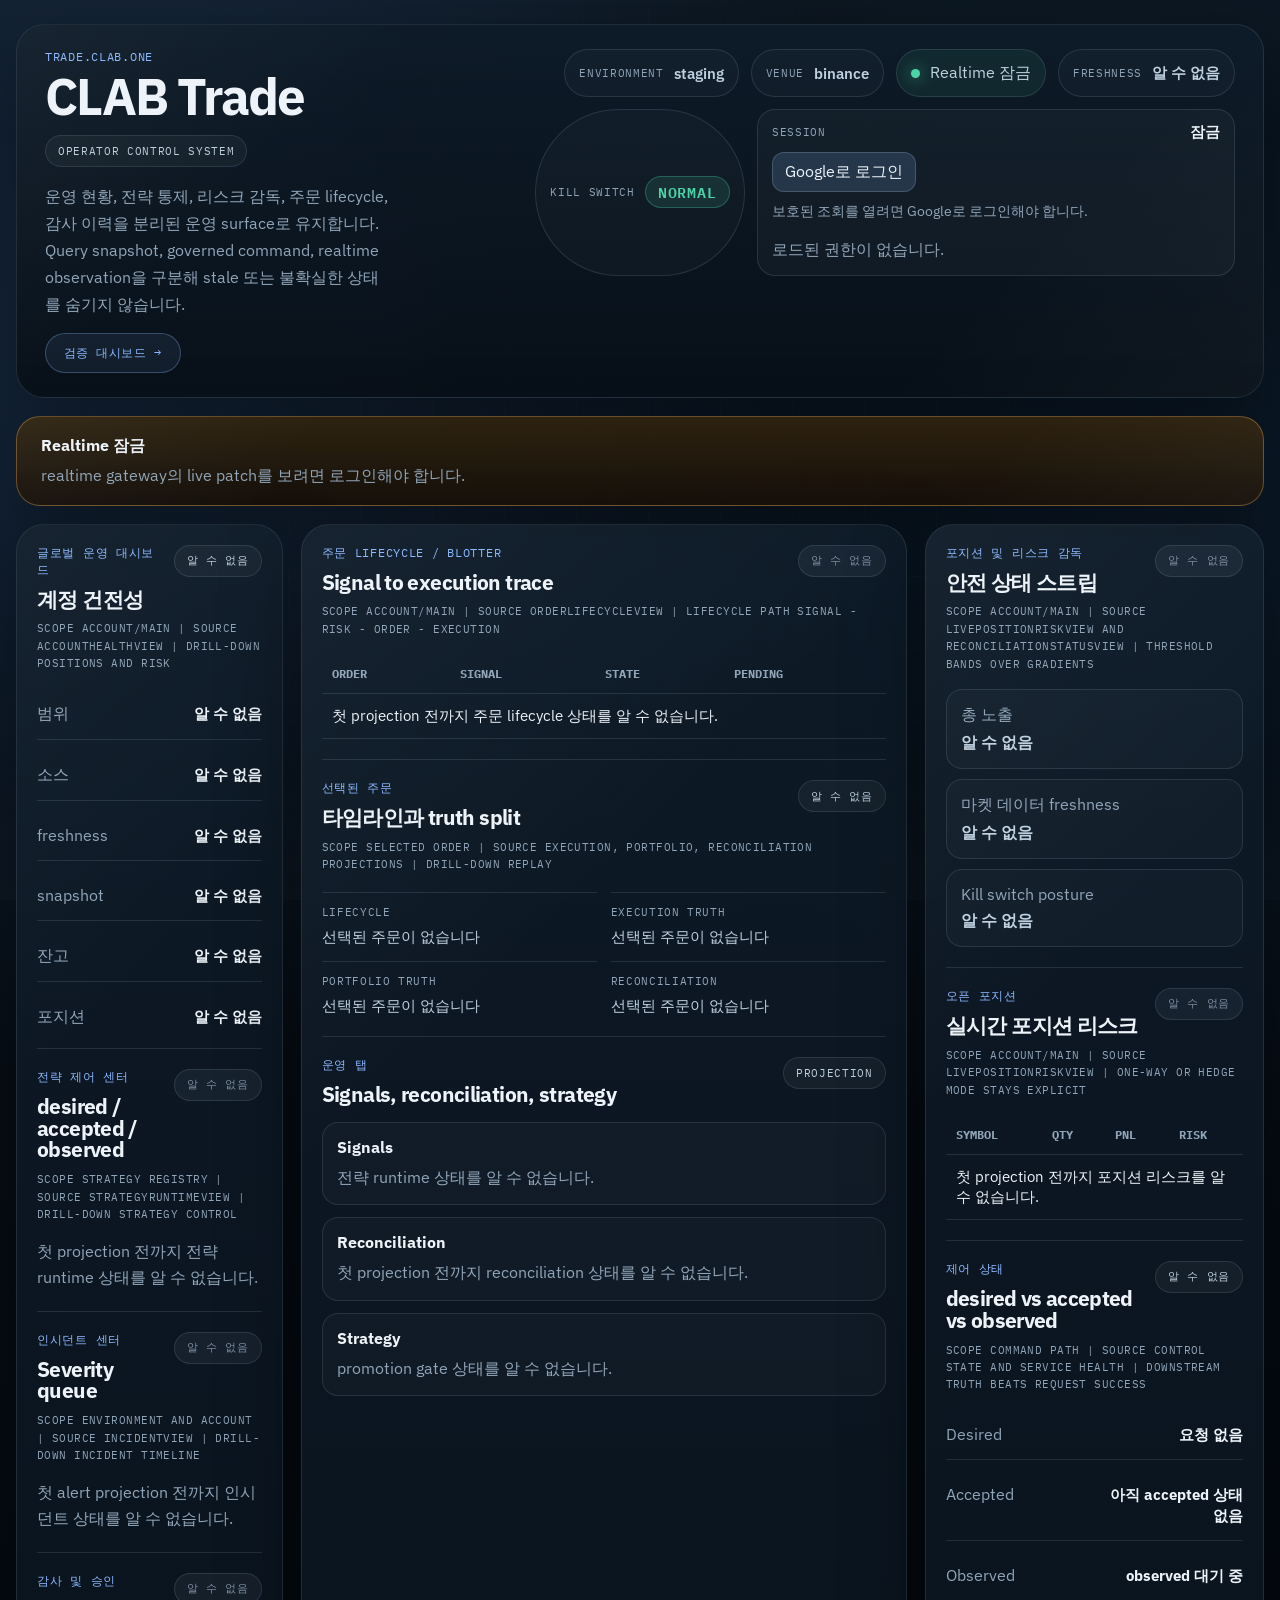
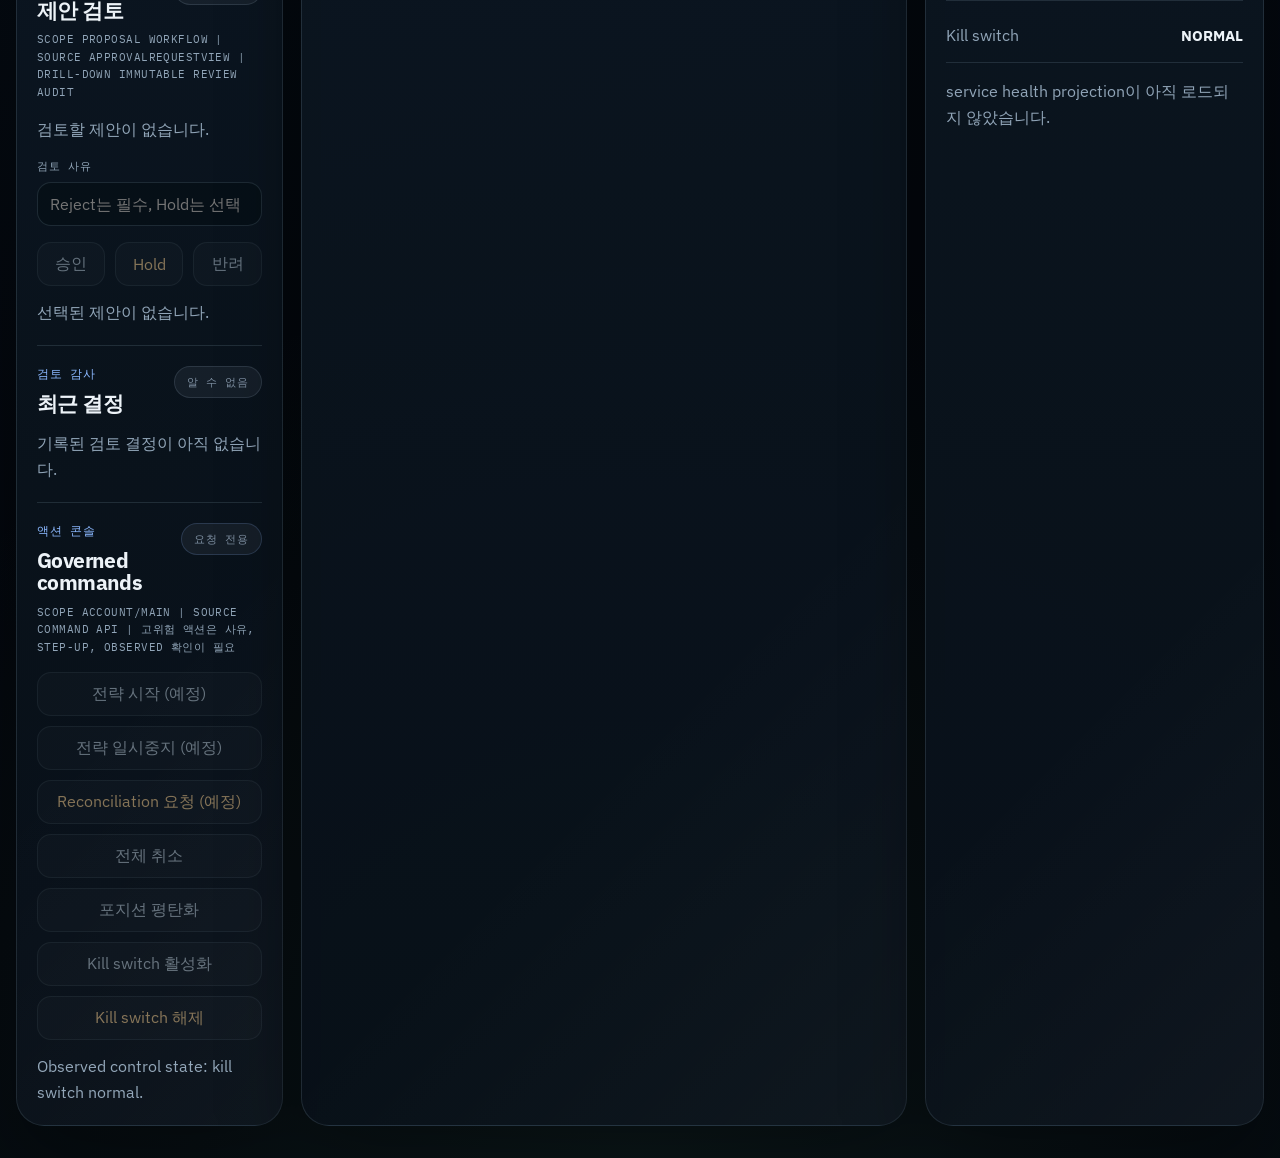
==== commit 6a87b597: "Update trader-web with Google OAuth login and auth-service config Replace username/password login fo" ====
--- a/workloads/clab-core/trader-web/index.html
+++ b/workloads/clab-core/trader-web/index.html
@@ -7,7 +7,7 @@
     <link rel="preconnect" href="https://fonts.googleapis.com">
     <link rel="preconnect" href="https://fonts.gstatic.com" crossorigin>
     <link href="https://fonts.googleapis.com/css2?family=IBM+Plex+Sans:wght@400;500;600;700&family=IBM+Plex+Mono:wght@400;500&display=swap" rel="stylesheet">
-    <link rel="stylesheet" href="./styles.css">
+    <link rel="stylesheet" href="./styles.css?v=20260308c">
   </head>
   <body>
     <div class="backdrop"></div>
@@ -20,120 +20,131 @@
             <h1>CLAB Trade</h1>
             <span class="badge static-badge">operator control system</span>
           </div>
-          <p class="lead compact-lead">Query snapshot, governed command posture, and realtime observation are shown separately so operators can see stale or ambiguous state instead of hidden smoothing.</p>
+          <p class="lead compact-lead">운영 현황, 전략 통제, 리스크 감독, 주문 lifecycle, 감사 이력을 분리된 운영 surface로 유지합니다. Query snapshot, governed command, realtime observation을 구분해 stale 또는 불확실한 상태를 숨기지 않습니다.</p>
+          <a href="./verification.html" class="verify-nav-link">검증 대시보드 &rarr;</a>
         </div>
         <div class="topbar-meta">
           <div class="meta-chip"><span class="meta-label">environment</span><strong id="env-chip">staging</strong></div>
           <div class="meta-chip"><span class="meta-label">venue</span><strong id="venue-chip">binance</strong></div>
-          <div class="meta-chip pulse-chip"><span class="pulse-dot"></span><span id="poll-state">connecting realtime</span></div>
-          <div class="meta-chip"><span class="meta-label">freshness</span><strong id="freshness-chip">--</strong></div>
-          <div class="meta-chip"><span class="meta-label">kill switch</span><strong id="kill-switch-chip">DEGRADED</strong></div>
+          <div class="meta-chip pulse-chip"><span class="pulse-dot"></span><span id="poll-state">realtime 연결 중</span></div>
+          <div class="meta-chip"><span class="meta-label">freshness</span><strong id="freshness-chip">알 수 없음</strong></div>
+          <div class="meta-chip"><span class="meta-label">kill switch</span><strong id="kill-switch-chip">알 수 없음</strong></div>
           <div class="auth-chip">
             <div class="auth-chip-head">
               <span class="meta-label">session</span>
-              <strong id="auth-session-state">locked</strong>
+              <strong id="auth-session-state">잠금</strong>
             </div>
             <div class="auth-chip-form">
-              <input id="auth-username-input" type="text" placeholder="operator">
-              <input id="auth-password-input" type="password" placeholder="password">
-              <button id="auth-login-button" type="button">Sign in</button>
-              <button id="auth-step-up-button" type="button">Step up</button>
-              <button id="auth-logout-button" type="button">Sign out</button>
+              <button id="auth-google-login-button" type="button">Google로 로그인</button>
+              <button id="auth-step-up-button" type="button">Step-up</button>
+              <button id="auth-logout-button" type="button">로그아웃</button>
             </div>
-            <p class="auth-chip-detail" id="auth-session-detail">Sign in to unlock protected queries.</p>
+            <p class="auth-chip-detail" id="auth-session-detail">보호된 조회를 보려면 로그인하세요.</p>
             <div class="data-list auth-permissions-list" id="auth-permissions-list"></div>
           </div>
         </div>
       </header>
 
       <section class="banner-panel panel" id="stale-banner">
-        <strong id="stale-banner-title">Realtime syncing</strong>
-        <p id="stale-banner-copy">Dashboard is waiting for the first Query API snapshot and realtime update stream.</p>
+        <strong id="stale-banner-title">Realtime 동기화 중</strong>
+        <p id="stale-banner-copy">첫 Query API snapshot과 realtime update stream을 기다리는 중입니다.</p>
       </section>
 
       <section class="control-grid">
         <aside class="rail rail-left panel">
           <div class="rail-section">
-            <div class="panel-header"><div><p class="section-kicker">Control and health</p><h3>Account health</h3></div><span class="badge" id="account-health-badge">loading</span></div>
+            <div class="panel-header"><div><p class="section-kicker">글로벌 운영 대시보드</p><h3>계정 건전성</h3></div><span class="badge" id="account-health-badge">알 수 없음</span></div>
+            <p class="widget-meta">scope account/main | source AccountHealthView | drill-down positions and risk</p>
             <div class="data-list" id="account-health-list"></div>
           </div>
           <div class="rail-section">
-            <div class="panel-header"><div><p class="section-kicker">Strategy runtime</p><h3>Promotion and signal posture</h3></div><span class="badge" id="strategy-runtime-badge">loading</span></div>
+            <div class="panel-header"><div><p class="section-kicker">전략 제어 센터</p><h3>desired / accepted / observed</h3></div><span class="badge" id="strategy-runtime-badge">알 수 없음</span></div>
+            <p class="widget-meta">scope strategy registry | source StrategyRuntimeView | drill-down strategy control</p>
             <div class="data-list" id="strategy-runtime-list"></div>
           </div>
           <div class="rail-section">
-            <div class="panel-header"><div><p class="section-kicker">Incident center</p><h3>Unresolved events</h3></div><span class="badge" id="incident-badge">0 open</span></div>
+            <div class="panel-header"><div><p class="section-kicker">인시던트 센터</p><h3>Severity queue</h3></div><span class="badge" id="incident-badge">알 수 없음</span></div>
+            <p class="widget-meta">scope environment and account | source IncidentView | drill-down incident timeline</p>
             <div class="data-list" id="incident-list"></div>
           </div>
           <div class="rail-section">
-            <div class="panel-header"><div><p class="section-kicker">Approval queue</p><h3>Proposal review</h3></div><span class="badge" id="approval-badge">loading</span></div>
+            <div class="panel-header"><div><p class="section-kicker">감사 및 승인</p><h3>제안 검토</h3></div><span class="badge" id="approval-badge">알 수 없음</span></div>
+            <p class="widget-meta">scope proposal workflow | source ApprovalRequestView | drill-down immutable review audit</p>
             <div class="data-list" id="proposal-queue-list"></div>
             <label class="command-form-field">
-              <span>Review reason</span>
-              <input id="proposal-reason-input" type="text" placeholder="Required for reject, optional for hold">
+              <span>검토 사유</span>
+              <input id="proposal-reason-input" type="text" placeholder="Reject는 필수, Hold는 선택">
             </label>
             <div class="command-stack compact-stack">
-              <button class="command-button" type="button" id="proposal-approve-button">Approve</button>
-              <button class="command-button" type="button" id="proposal-hold-button">Hold</button>
-              <button class="command-button danger" type="button" id="proposal-reject-button">Reject</button>
+              <button class="command-button" type="button" id="proposal-approve-button">승인</button>
+              <button class="command-button caution" type="button" id="proposal-hold-button">Hold</button>
+              <button class="command-button danger" type="button" id="proposal-reject-button">반려</button>
             </div>
-            <p class="command-observed" id="proposal-review-state">No proposal selected.</p>
+            <p class="command-observed" id="proposal-review-state">선택된 제안이 없습니다.</p>
           </div>
           <div class="rail-section">
-            <div class="panel-header"><div><p class="section-kicker">Review audit</p><h3>Recent decisions</h3></div><span class="badge" id="proposal-history-badge">0 items</span></div>
+            <div class="panel-header"><div><p class="section-kicker">검토 감사</p><h3>최근 결정</h3></div><span class="badge" id="proposal-history-badge">알 수 없음</span></div>
             <div class="data-list" id="proposal-history-list"></div>
           </div>
           <div class="rail-section">
-            <div class="panel-header"><div><p class="section-kicker">Emergency controls</p><h3>Governed commands</h3></div><span class="badge">observed</span></div>
+            <div class="panel-header"><div><p class="section-kicker">액션 콘솔</p><h3>Governed commands</h3></div><span class="badge action-badge" id="command-console-badge">요청 전용</span></div>
+            <p class="widget-meta">scope account/main | source command api | 고위험 액션은 사유, step-up, observed 확인이 필요</p>
             <div class="command-stack">
-              <button class="command-button" type="button" data-command="start" disabled>Start strategy (planned)</button>
-              <button class="command-button" type="button" data-command="pause" disabled>Pause strategy (planned)</button>
-              <button class="command-button" type="button" data-command="reconcile" disabled>Request reconciliation (planned)</button>
-              <button class="command-button danger" type="button" data-command="cancel-all">Cancel all</button>
-              <button class="command-button danger" type="button" data-command="flatten">Flatten positions</button>
-              <button class="command-button danger" type="button" data-command="kill-switch">Arm kill switch</button>
-              <button class="command-button" type="button" data-command="kill-switch-release">Release kill switch</button>
+              <button class="command-button" type="button" data-command="start" disabled>전략 시작 (예정)</button>
+              <button class="command-button" type="button" data-command="pause" disabled>전략 일시중지 (예정)</button>
+              <button class="command-button caution" type="button" data-command="reconcile" disabled>Reconciliation 요청 (예정)</button>
+              <button class="command-button danger" type="button" data-command="cancel-all">전체 취소</button>
+              <button class="command-button danger" type="button" data-command="flatten">포지션 평탄화</button>
+              <button class="command-button danger" type="button" data-command="kill-switch">Kill switch 활성화</button>
+              <button class="command-button caution" type="button" data-command="kill-switch-release">Kill switch 해제</button>
             </div>
-            <p class="command-observed" id="command-observed">Observed state: waiting for command submission. These actions are wired to the current control-service intake path; downstream execution effects may still lag or remain observational.</p>
+            <p class="command-observed" id="command-observed">Observed state: 명령 제출 대기 중입니다. 이 액션은 현재 control-service intake path에 연결되어 있지만, 실제 실행 효과는 지연되거나 관측 전 상태일 수 있습니다.</p>
           </div>
         </aside>
 
         <section class="rail rail-center panel">
           <div class="rail-section">
-            <div class="panel-header"><div><p class="section-kicker">Lifecycle and blotter</p><h3>Order lineage</h3></div><span class="badge" id="orders-badge">0 rows</span></div>
+            <div class="panel-header"><div><p class="section-kicker">주문 lifecycle / blotter</p><h3>Signal to execution trace</h3></div><span class="badge" id="orders-badge">알 수 없음</span></div>
+            <p class="widget-meta">scope account/main | source OrderLifecycleView | lifecycle path signal - risk - order - execution</p>
             <div class="table-wrap"><table class="data-table"><thead><tr><th>Order</th><th>Signal</th><th>State</th><th>Pending</th></tr></thead><tbody id="orders-table-body"></tbody></table></div>
           </div>
           <div class="rail-section detail-surface">
-            <div class="panel-header"><div><p class="section-kicker">Selected order</p><h3>Timeline and truth split</h3></div><span class="badge" id="order-detail-badge">idle</span></div>
+            <div class="panel-header"><div><p class="section-kicker">선택된 주문</p><h3>타임라인과 truth split</h3></div><span class="badge" id="order-detail-badge">알 수 없음</span></div>
+            <p class="widget-meta">scope selected order | source execution, portfolio, reconciliation projections | drill-down replay</p>
             <div class="detail-grid dual-detail">
-              <div><dt>Lifecycle</dt><dd id="order-detail-timeline">No order selected</dd></div>
-              <div><dt>Execution truth</dt><dd id="order-detail-execution">No order selected</dd></div>
-              <div><dt>Portfolio truth</dt><dd id="order-detail-portfolio">No order selected</dd></div>
-              <div><dt>Reconciliation</dt><dd id="order-detail-recon">No order selected</dd></div>
+              <div><dt>Lifecycle</dt><dd id="order-detail-timeline">선택된 주문이 없습니다</dd></div>
+              <div><dt>Execution truth</dt><dd id="order-detail-execution">선택된 주문이 없습니다</dd></div>
+              <div><dt>Portfolio truth</dt><dd id="order-detail-portfolio">선택된 주문이 없습니다</dd></div>
+              <div><dt>Reconciliation</dt><dd id="order-detail-recon">선택된 주문이 없습니다</dd></div>
             </div>
           </div>
           <div class="rail-section tabbed-surface">
-            <div class="panel-header"><div><p class="section-kicker">Workbench tabs</p><h3>Signals, reconciliation, strategy</h3></div><span class="badge" id="tab-badge">snapshot</span></div>
+            <div class="panel-header"><div><p class="section-kicker">운영 탭</p><h3>Signals, reconciliation, strategy</h3></div><span class="badge" id="tab-badge">projection</span></div>
             <div class="tab-grid">
-              <div class="tab-card"><strong>Signals</strong><p id="signals-tab-copy">Waiting for strategy data.</p></div>
-              <div class="tab-card"><strong>Reconciliation</strong><p id="recon-tab-copy">Waiting for reconciliation status.</p></div>
-              <div class="tab-card"><strong>Strategy</strong><p id="strategy-tab-copy">Waiting for promotion gate decisions.</p></div>
+              <div class="tab-card"><strong>Signals</strong><p id="signals-tab-copy">전략 데이터를 기다리는 중입니다.</p></div>
+              <div class="tab-card"><strong>Reconciliation</strong><p id="recon-tab-copy">Reconciliation 상태를 기다리는 중입니다.</p></div>
+              <div class="tab-card"><strong>Strategy</strong><p id="strategy-tab-copy">promotion gate 결정을 기다리는 중입니다.</p></div>
             </div>
           </div>
         </section>
 
         <aside class="rail rail-right panel">
           <div class="rail-section">
-            <div class="panel-header"><div><p class="section-kicker">Positions and risk</p><h3>Risk badge bar</h3></div><span class="badge" id="risk-badge">watch</span></div>
+            <div class="panel-header"><div><p class="section-kicker">포지션 및 리스크 감독</p><h3>안전 상태 스트립</h3></div><span class="badge" id="risk-badge">알 수 없음</span></div>
+            <p class="widget-meta">scope account/main | source LivePositionRiskView and ReconciliationStatusView | threshold bands over gradients</p>
             <div class="badge-bar" id="risk-badge-bar"></div>
           </div>
           <div class="rail-section">
-            <div class="panel-header"><div><p class="section-kicker">Open positions</p><h3>Live position risk</h3></div><span class="badge" id="positions-badge">0 positions</span></div>
+            <div class="panel-header"><div><p class="section-kicker">오픈 포지션</p><h3>실시간 포지션 리스크</h3></div><span class="badge" id="positions-badge">알 수 없음</span></div>
+            <p class="widget-meta">scope account/main | source LivePositionRiskView | one-way or hedge mode stays explicit</p>
             <div class="table-wrap"><table class="data-table"><thead><tr><th>Symbol</th><th>Qty</th><th>PnL</th><th>Risk</th></tr></thead><tbody id="positions-table-body"></tbody></table></div>
           </div>
           <div class="rail-section">
-            <div class="panel-header"><div><p class="section-kicker">Context actions</p><h3>Desired vs observed</h3></div><span class="badge" id="context-badge">idle</span></div>
+            <div class="panel-header"><div><p class="section-kicker">제어 상태</p><h3>desired vs accepted vs observed</h3></div><span class="badge" id="context-badge">알 수 없음</span></div>
+            <p class="widget-meta">scope command path | source control state and service health | downstream truth beats request success</p>
             <div class="data-list" id="context-actions-list"></div>
+            <div class="mini-divider"></div>
+            <div class="data-list compact-data-list" id="service-health-list"></div>
           </div>
         </aside>
       </section>
@@ -141,19 +152,25 @@
 
     <dialog id="command-dialog" class="command-dialog">
       <form method="dialog" class="command-dialog-form">
-        <h3 id="command-dialog-title">Confirm action</h3>
-        <p id="command-dialog-body">Review the requested action.</p>
+        <h3 id="command-dialog-title">액션 확인</h3>
+        <p id="command-dialog-body">요청 내용을 검토하세요.</p>
+        <div class="command-dialog-grid">
+          <div><dt>Scope</dt><dd id="command-scope-text">account/main</dd></div>
+          <div><dt>예상 효과</dt><dd id="command-effect-text">선택된 효과가 없습니다.</dd></div>
+          <div><dt>잔여 리스크</dt><dd id="command-risk-text">선택된 리스크가 없습니다.</dd></div>
+          <div><dt>승인 경로</dt><dd id="command-approval-text">downstream observed 기준</dd></div>
+        </div>
         <label>
-          <span>Reason</span>
-          <input id="command-reason-input" type="text" placeholder="Required for high-risk actions">
+          <span>사유</span>
+          <input id="command-reason-input" type="text" placeholder="고위험 액션은 사유가 필수입니다">
         </label>
         <menu>
-          <button type="submit" value="cancel">Cancel</button>
-          <button type="submit" value="confirm" id="command-confirm-button">Submit</button>
+          <button type="submit" value="cancel">취소</button>
+          <button type="submit" value="confirm" id="command-confirm-button">제출</button>
         </menu>
       </form>
     </dialog>
 
-    <script src="./app.js"></script>
+    <script src="./app.js?v=20260308c"></script>
   </body>
 </html>
--- a/workloads/clab-core/trader-web/styles.css
+++ b/workloads/clab-core/trader-web/styles.css
@@ -11,9 +11,18 @@
   --line-strong: rgba(165, 190, 211, 0.26);
   --accent: #8bb8ff;
   --accent-soft: rgba(139, 184, 255, 0.14);
-  --ok: #4dd3a7;
-  --warn: #ffbf66;
-  --danger: #ff7a5c;
+  --status-ok: #4dd3a7;
+  --status-info: #7db7ff;
+  --status-warn: #ffbf66;
+  --status-critical: #ff7a5c;
+  --status-muted: #7d8ea0;
+  --action-primary: rgba(139, 184, 255, 0.12);
+  --action-secondary: rgba(255, 255, 255, 0.05);
+  --action-caution: rgba(255, 191, 102, 0.1);
+  --action-danger: rgba(255, 122, 92, 0.1);
+  --pnl-positive: #59d4aa;
+  --pnl-negative: #ff8d72;
+  --pnl-flat: #9fb2c4;
   --shadow: 0 30px 80px rgba(0, 0, 0, 0.38);
 }
 
@@ -278,7 +287,7 @@
   width: 9px;
   height: 9px;
   border-radius: 50%;
-  background: var(--ok);
+  background: var(--status-ok);
   box-shadow: 0 0 16px rgba(77, 211, 167, 0.8);
 }
 
@@ -424,11 +433,11 @@
 }
 
 .service-card.ready::before {
-  background: var(--ok);
+  background: var(--status-ok);
 }
 
 .service-card.degraded::before {
-  background: var(--warn);
+  background: var(--status-warn);
 }
 
 .service-name {
@@ -607,19 +616,19 @@
 }
 
 .proposal-actions button:first-child {
-  color: var(--ok);
+  color: var(--status-ok);
   border-color: rgba(77, 211, 167, 0.28);
   background: rgba(77, 211, 167, 0.1);
 }
 
 .proposal-actions button:nth-child(2) {
-  color: var(--warn);
+  color: var(--status-warn);
   border-color: rgba(255, 191, 102, 0.3);
   background: rgba(255, 191, 102, 0.08);
 }
 
 .proposal-actions button:last-child {
-  color: var(--danger);
+  color: var(--status-critical);
   border-color: rgba(255, 122, 92, 0.28);
   background: rgba(255, 122, 92, 0.08);
 }
@@ -712,7 +721,7 @@
 
 .guardrail-index {
   display: inline-flex;
-  color: var(--warn);
+  color: var(--status-warn);
   font-size: 0.78rem;
 }
 
@@ -742,21 +751,33 @@
 }
 
 .is-ready {
-  color: var(--ok);
+  color: var(--status-ok);
   background: rgba(77, 211, 167, 0.12);
   border-color: rgba(77, 211, 167, 0.3);
 }
 
+.is-info {
+  color: var(--status-info);
+  background: rgba(125, 183, 255, 0.12);
+  border-color: rgba(125, 183, 255, 0.3);
+}
+
 .is-degraded {
-  color: var(--warn);
+  color: var(--status-warn);
   background: rgba(255, 191, 102, 0.12);
   border-color: rgba(255, 191, 102, 0.3);
 }
 
 .is-blocked {
-  color: var(--danger);
+  color: var(--status-critical);
   background: rgba(255, 122, 92, 0.12);
   border-color: rgba(255, 122, 92, 0.28);
+}
+
+.is-muted {
+  color: var(--status-muted);
+  background: rgba(125, 142, 160, 0.1);
+  border-color: rgba(125, 142, 160, 0.22);
 }
 
 @media (max-width: 1180px) {
@@ -902,6 +923,16 @@
   color: var(--muted);
 }
 
+.widget-meta {
+  margin-top: 10px;
+  color: var(--muted);
+  font-family: "IBM Plex Mono", monospace;
+  font-size: 0.68rem;
+  letter-spacing: 0.04em;
+  line-height: 1.6;
+  text-transform: uppercase;
+}
+
 .control-grid {
   display: grid;
   grid-template-columns: minmax(260px, 0.22fr) minmax(460px, 0.5fr) minmax(300px, 0.28fr);
@@ -935,15 +966,21 @@
   min-height: 44px;
   border: 1px solid var(--line-strong);
   border-radius: 14px;
-  background: rgba(139, 184, 255, 0.08);
+  background: var(--action-primary);
   color: var(--muted-strong);
   font: inherit;
   cursor: pointer;
 }
 
+.command-button.caution {
+  border-color: rgba(255, 191, 102, 0.3);
+  background: var(--action-caution);
+  color: #ffd493;
+}
+
 .command-button.danger {
   border-color: rgba(255, 122, 92, 0.3);
-  background: rgba(255, 122, 92, 0.08);
+  background: var(--action-danger);
 }
 
 .command-button:disabled {
@@ -1035,6 +1072,16 @@
   line-height: 1.6;
 }
 
+.mini-divider {
+  height: 1px;
+  margin: 16px 0;
+  background: var(--line);
+}
+
+.compact-data-list {
+  margin-top: 0;
+}
+
 .table-wrap {
   margin-top: 16px;
   overflow: auto;
@@ -1102,6 +1149,10 @@
   display: block;
   margin-top: 6px;
   color: var(--muted-strong);
+}
+
+.action-badge {
+  border-color: rgba(139, 184, 255, 0.18);
 }
 
 .command-dialog {
@@ -1120,6 +1171,40 @@
   display: grid;
   gap: 14px;
   padding: 22px;
+}
+
+.command-dialog-grid {
+  display: grid;
+  grid-template-columns: repeat(2, minmax(0, 1fr));
+  gap: 14px;
+  padding: 16px;
+  border: 1px solid var(--line);
+  border-radius: 18px;
+  background: rgba(255, 255, 255, 0.025);
+}
+
+.command-dialog-grid div {
+  padding-top: 10px;
+  border-top: 1px solid var(--line);
+}
+
+.command-dialog-grid div:nth-child(-n + 2) {
+  padding-top: 0;
+  border-top: 0;
+}
+
+.command-dialog-grid dt {
+  color: var(--muted);
+  font-family: "IBM Plex Mono", monospace;
+  font-size: 0.68rem;
+  letter-spacing: 0.06em;
+  text-transform: uppercase;
+}
+
+.command-dialog-grid dd {
+  margin: 8px 0 0;
+  color: var(--muted-strong);
+  line-height: 1.5;
 }
 
 .command-dialog-form label {
@@ -1155,6 +1240,40 @@
   font: inherit;
 }
 
+.dialog-caution {
+  border-color: rgba(255, 191, 102, 0.32);
+  background: var(--action-caution);
+  color: #ffd493;
+}
+
+.dialog-danger {
+  border-color: rgba(255, 122, 92, 0.32);
+  background: var(--action-danger);
+  color: #ffc0b0;
+}
+
+.verify-nav-link {
+  display: inline-flex;
+  align-items: center;
+  gap: 6px;
+  min-height: 40px;
+  padding: 0 18px;
+  margin-top: 14px;
+  border: 1px solid rgba(139, 184, 255, 0.3);
+  border-radius: 999px;
+  background: rgba(139, 184, 255, 0.08);
+  color: var(--accent);
+  font-family: "IBM Plex Mono", monospace;
+  font-size: 0.78rem;
+  text-decoration: none;
+  letter-spacing: 0.04em;
+}
+
+.verify-nav-link:hover {
+  background: rgba(139, 184, 255, 0.14);
+  border-color: rgba(139, 184, 255, 0.5);
+}
+
 @media (max-width: 1180px) {
   .control-grid {
     grid-template-columns: 1fr;
@@ -1163,4 +1282,8 @@
   .dual-detail {
     grid-template-columns: 1fr;
   }
-}
+
+  .command-dialog-grid {
+    grid-template-columns: 1fr;
+  }
+}
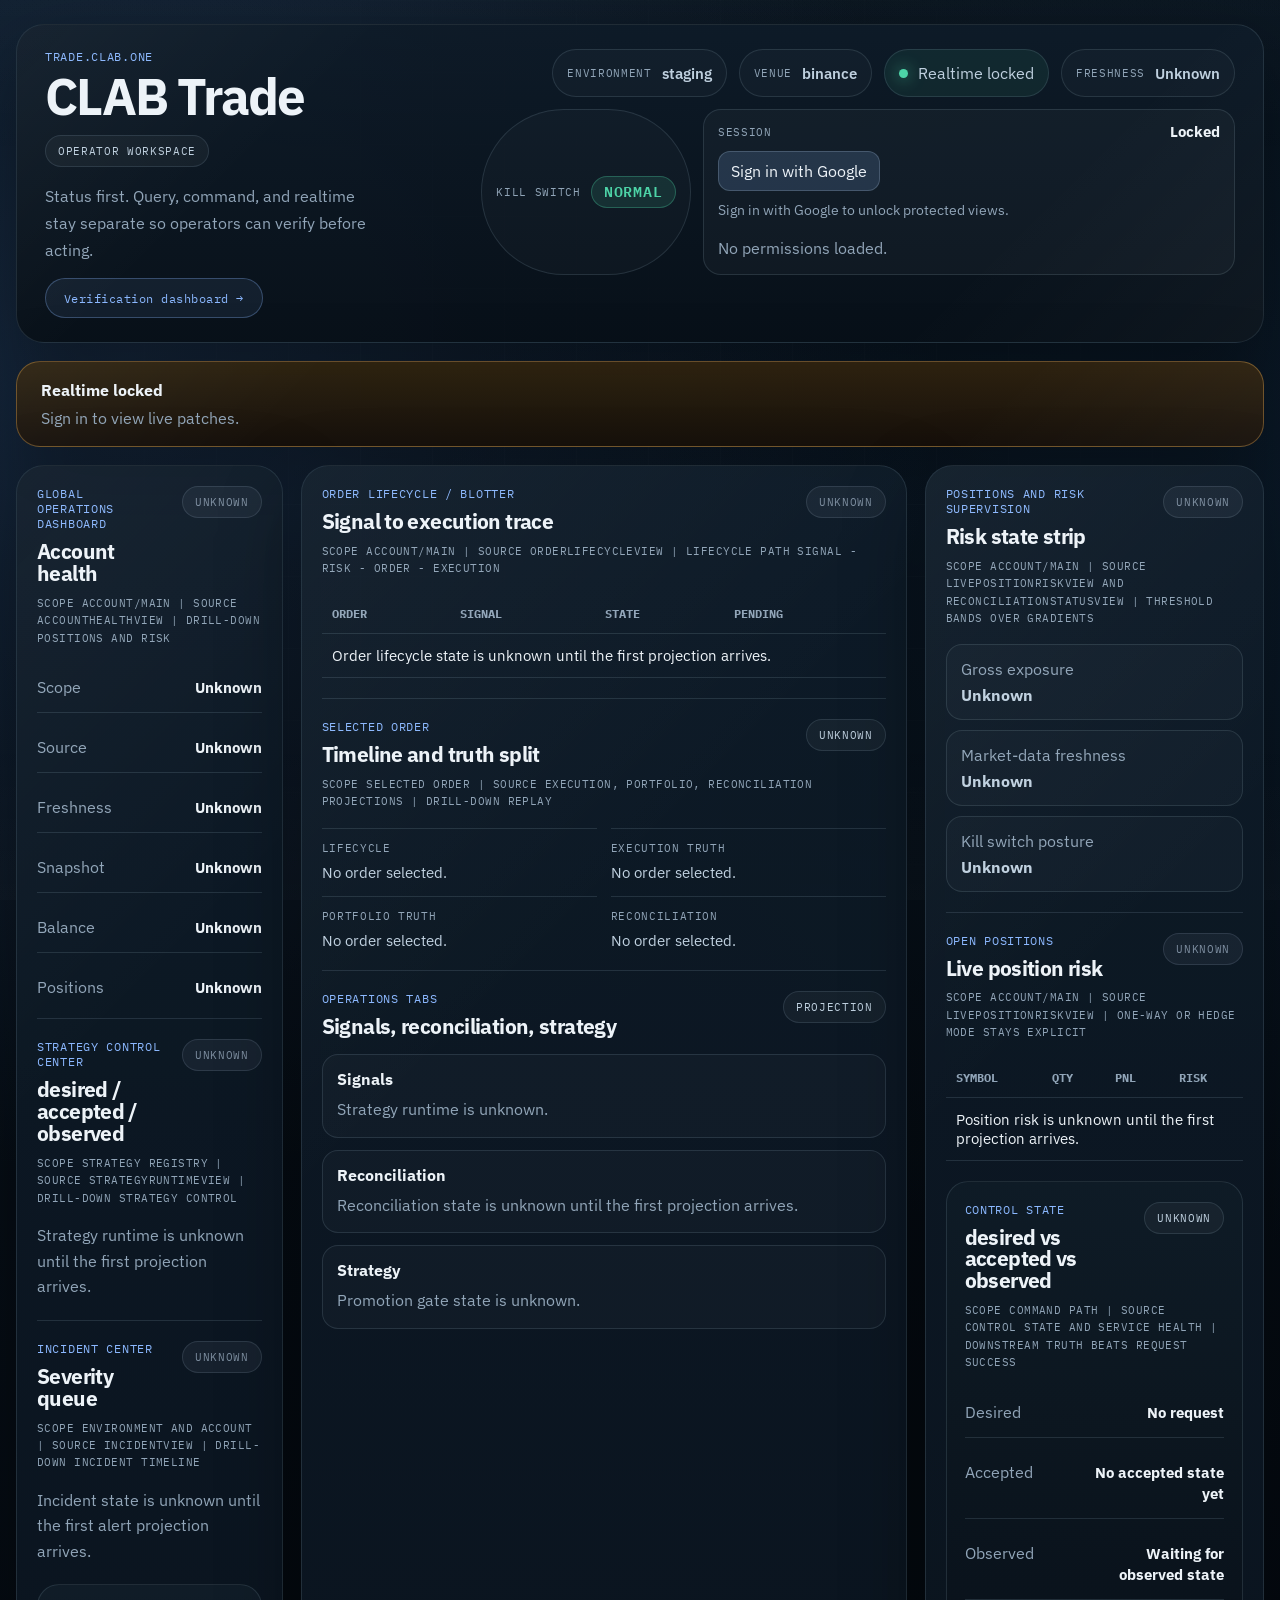
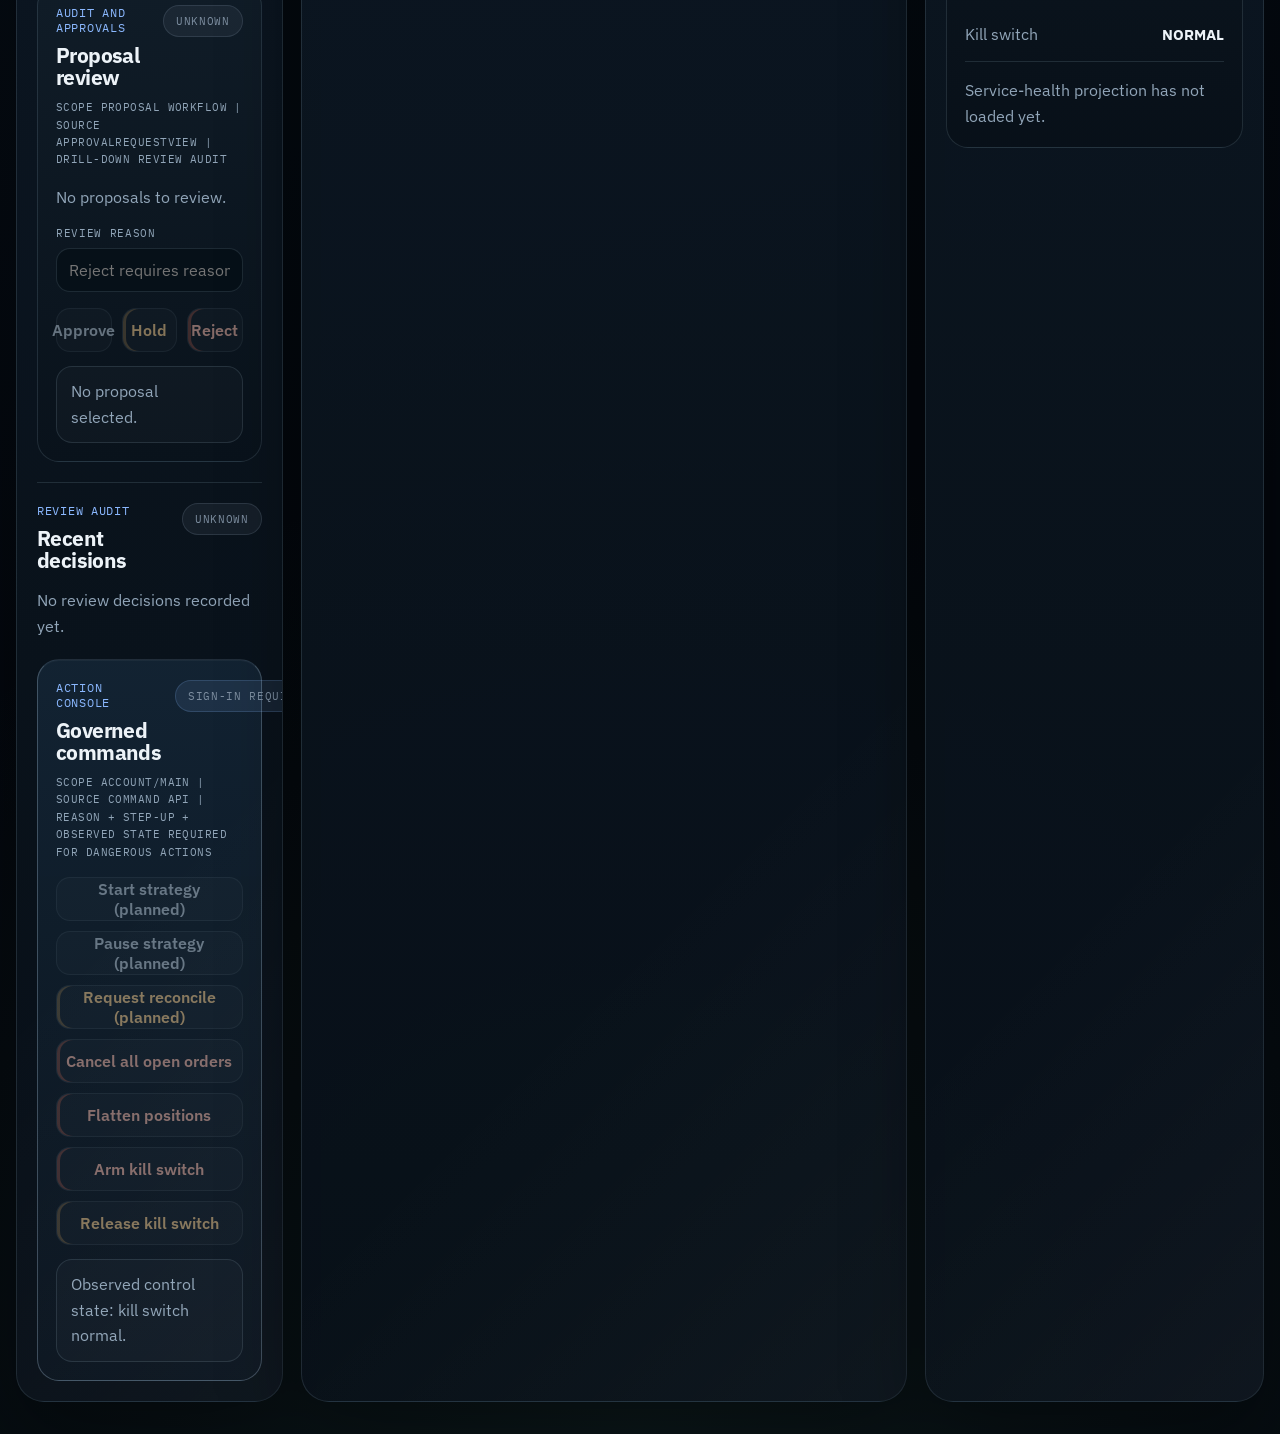
==== commit 2c7c1fe7: "Update trader-web control console assets Ultraworked with [Sisyphus](https://github.com/code-yeongyu" ====
--- a/workloads/clab-core/trader-web/index.html
+++ b/workloads/clab-core/trader-web/index.html
@@ -7,7 +7,7 @@
     <link rel="preconnect" href="https://fonts.googleapis.com">
     <link rel="preconnect" href="https://fonts.gstatic.com" crossorigin>
     <link href="https://fonts.googleapis.com/css2?family=IBM+Plex+Sans:wght@400;500;600;700&family=IBM+Plex+Mono:wght@400;500&display=swap" rel="stylesheet">
-    <link rel="stylesheet" href="./styles.css?v=20260308c">
+    <link rel="stylesheet" href="./styles.css?v=20260308d">
   </head>
   <body>
     <div class="backdrop"></div>
@@ -18,129 +18,129 @@
           <p class="eyebrow">trade.clab.one</p>
           <div class="brand-row">
             <h1>CLAB Trade</h1>
-            <span class="badge static-badge">operator control system</span>
+            <span class="badge static-badge">operator workspace</span>
           </div>
-          <p class="lead compact-lead">운영 현황, 전략 통제, 리스크 감독, 주문 lifecycle, 감사 이력을 분리된 운영 surface로 유지합니다. Query snapshot, governed command, realtime observation을 구분해 stale 또는 불확실한 상태를 숨기지 않습니다.</p>
-          <a href="./verification.html" class="verify-nav-link">검증 대시보드 &rarr;</a>
+          <p class="lead compact-lead">Status first. Query, command, and realtime stay separate so operators can verify before acting.</p>
+          <a href="./verification.html" class="verify-nav-link">Verification dashboard &rarr;</a>
         </div>
         <div class="topbar-meta">
           <div class="meta-chip"><span class="meta-label">environment</span><strong id="env-chip">staging</strong></div>
           <div class="meta-chip"><span class="meta-label">venue</span><strong id="venue-chip">binance</strong></div>
-          <div class="meta-chip pulse-chip"><span class="pulse-dot"></span><span id="poll-state">realtime 연결 중</span></div>
-          <div class="meta-chip"><span class="meta-label">freshness</span><strong id="freshness-chip">알 수 없음</strong></div>
-          <div class="meta-chip"><span class="meta-label">kill switch</span><strong id="kill-switch-chip">알 수 없음</strong></div>
+          <div class="meta-chip pulse-chip"><span class="pulse-dot"></span><span id="poll-state">connecting realtime</span></div>
+          <div class="meta-chip"><span class="meta-label">freshness</span><strong id="freshness-chip">unknown</strong></div>
+          <div class="meta-chip"><span class="meta-label">kill switch</span><strong id="kill-switch-chip">unknown</strong></div>
           <div class="auth-chip">
             <div class="auth-chip-head">
               <span class="meta-label">session</span>
-              <strong id="auth-session-state">잠금</strong>
+              <strong id="auth-session-state">locked</strong>
             </div>
             <div class="auth-chip-form">
-              <button id="auth-google-login-button" type="button">Google로 로그인</button>
-              <button id="auth-step-up-button" type="button">Step-up</button>
-              <button id="auth-logout-button" type="button">로그아웃</button>
+              <button id="auth-google-login-button" type="button">Sign in with Google</button>
+              <button id="auth-step-up-button" type="button">Step up</button>
+              <button id="auth-logout-button" type="button">Sign out</button>
             </div>
-            <p class="auth-chip-detail" id="auth-session-detail">보호된 조회를 보려면 로그인하세요.</p>
+            <p class="auth-chip-detail" id="auth-session-detail">Sign in to view protected reads.</p>
             <div class="data-list auth-permissions-list" id="auth-permissions-list"></div>
           </div>
         </div>
       </header>
 
       <section class="banner-panel panel" id="stale-banner">
-        <strong id="stale-banner-title">Realtime 동기화 중</strong>
-        <p id="stale-banner-copy">첫 Query API snapshot과 realtime update stream을 기다리는 중입니다.</p>
+        <strong id="stale-banner-title">Realtime sync pending</strong>
+        <p id="stale-banner-copy">Waiting for the first query snapshot and live stream.</p>
       </section>
 
       <section class="control-grid">
         <aside class="rail rail-left panel">
           <div class="rail-section">
-            <div class="panel-header"><div><p class="section-kicker">글로벌 운영 대시보드</p><h3>계정 건전성</h3></div><span class="badge" id="account-health-badge">알 수 없음</span></div>
+            <div class="panel-header"><div><p class="section-kicker">Global operations dashboard</p><h3>Account health</h3></div><span class="badge" id="account-health-badge">unknown</span></div>
             <p class="widget-meta">scope account/main | source AccountHealthView | drill-down positions and risk</p>
             <div class="data-list" id="account-health-list"></div>
           </div>
           <div class="rail-section">
-            <div class="panel-header"><div><p class="section-kicker">전략 제어 센터</p><h3>desired / accepted / observed</h3></div><span class="badge" id="strategy-runtime-badge">알 수 없음</span></div>
+            <div class="panel-header"><div><p class="section-kicker">Strategy control center</p><h3>desired / accepted / observed</h3></div><span class="badge" id="strategy-runtime-badge">unknown</span></div>
             <p class="widget-meta">scope strategy registry | source StrategyRuntimeView | drill-down strategy control</p>
             <div class="data-list" id="strategy-runtime-list"></div>
           </div>
           <div class="rail-section">
-            <div class="panel-header"><div><p class="section-kicker">인시던트 센터</p><h3>Severity queue</h3></div><span class="badge" id="incident-badge">알 수 없음</span></div>
+            <div class="panel-header"><div><p class="section-kicker">Incident center</p><h3>Severity queue</h3></div><span class="badge" id="incident-badge">unknown</span></div>
             <p class="widget-meta">scope environment and account | source IncidentView | drill-down incident timeline</p>
             <div class="data-list" id="incident-list"></div>
           </div>
-          <div class="rail-section">
-            <div class="panel-header"><div><p class="section-kicker">감사 및 승인</p><h3>제안 검토</h3></div><span class="badge" id="approval-badge">알 수 없음</span></div>
-            <p class="widget-meta">scope proposal workflow | source ApprovalRequestView | drill-down immutable review audit</p>
+          <div class="rail-section review-surface">
+            <div class="panel-header"><div><p class="section-kicker">Audit and approvals</p><h3>Proposal review</h3></div><span class="badge" id="approval-badge">unknown</span></div>
+            <p class="widget-meta">scope proposal workflow | source ApprovalRequestView | drill-down review audit</p>
             <div class="data-list" id="proposal-queue-list"></div>
             <label class="command-form-field">
-              <span>검토 사유</span>
-              <input id="proposal-reason-input" type="text" placeholder="Reject는 필수, Hold는 선택">
+              <span>Review reason</span>
+              <input id="proposal-reason-input" type="text" placeholder="Reject requires reason; hold optional">
             </label>
             <div class="command-stack compact-stack">
-              <button class="command-button" type="button" id="proposal-approve-button">승인</button>
+              <button class="command-button" type="button" id="proposal-approve-button">Approve</button>
               <button class="command-button caution" type="button" id="proposal-hold-button">Hold</button>
-              <button class="command-button danger" type="button" id="proposal-reject-button">반려</button>
+              <button class="command-button danger" type="button" id="proposal-reject-button">Reject</button>
             </div>
-            <p class="command-observed" id="proposal-review-state">선택된 제안이 없습니다.</p>
+            <p class="command-observed" id="proposal-review-state">No proposal selected.</p>
           </div>
           <div class="rail-section">
-            <div class="panel-header"><div><p class="section-kicker">검토 감사</p><h3>최근 결정</h3></div><span class="badge" id="proposal-history-badge">알 수 없음</span></div>
+            <div class="panel-header"><div><p class="section-kicker">Review audit</p><h3>Recent decisions</h3></div><span class="badge" id="proposal-history-badge">unknown</span></div>
             <div class="data-list" id="proposal-history-list"></div>
           </div>
-          <div class="rail-section">
-            <div class="panel-header"><div><p class="section-kicker">액션 콘솔</p><h3>Governed commands</h3></div><span class="badge action-badge" id="command-console-badge">요청 전용</span></div>
-            <p class="widget-meta">scope account/main | source command api | 고위험 액션은 사유, step-up, observed 확인이 필요</p>
+          <div class="rail-section action-surface">
+            <div class="panel-header"><div><p class="section-kicker">Action console</p><h3>Governed commands</h3></div><span class="badge action-badge" id="command-console-badge">request only</span></div>
+            <p class="widget-meta">scope account/main | source command api | reason + step-up + observed state required for dangerous actions</p>
             <div class="command-stack">
-              <button class="command-button" type="button" data-command="start" disabled>전략 시작 (예정)</button>
-              <button class="command-button" type="button" data-command="pause" disabled>전략 일시중지 (예정)</button>
-              <button class="command-button caution" type="button" data-command="reconcile" disabled>Reconciliation 요청 (예정)</button>
-              <button class="command-button danger" type="button" data-command="cancel-all">전체 취소</button>
-              <button class="command-button danger" type="button" data-command="flatten">포지션 평탄화</button>
-              <button class="command-button danger" type="button" data-command="kill-switch">Kill switch 활성화</button>
-              <button class="command-button caution" type="button" data-command="kill-switch-release">Kill switch 해제</button>
+              <button class="command-button" type="button" data-command="start" disabled>Start strategy (planned)</button>
+              <button class="command-button" type="button" data-command="pause" disabled>Pause strategy (planned)</button>
+              <button class="command-button caution" type="button" data-command="reconcile" disabled>Request reconcile (planned)</button>
+              <button class="command-button danger" type="button" data-command="cancel-all">Cancel all open orders</button>
+              <button class="command-button danger" type="button" data-command="flatten">Flatten positions</button>
+              <button class="command-button danger" type="button" data-command="kill-switch">Arm kill switch</button>
+              <button class="command-button caution" type="button" data-command="kill-switch-release">Release kill switch</button>
             </div>
-            <p class="command-observed" id="command-observed">Observed state: 명령 제출 대기 중입니다. 이 액션은 현재 control-service intake path에 연결되어 있지만, 실제 실행 효과는 지연되거나 관측 전 상태일 수 있습니다.</p>
+            <p class="command-observed" id="command-observed">Observed state: waiting for a request. Final effect is confirmed only after downstream observed state changes.</p>
           </div>
         </aside>
 
         <section class="rail rail-center panel">
           <div class="rail-section">
-            <div class="panel-header"><div><p class="section-kicker">주문 lifecycle / blotter</p><h3>Signal to execution trace</h3></div><span class="badge" id="orders-badge">알 수 없음</span></div>
+            <div class="panel-header"><div><p class="section-kicker">Order lifecycle / blotter</p><h3>Signal to execution trace</h3></div><span class="badge" id="orders-badge">unknown</span></div>
             <p class="widget-meta">scope account/main | source OrderLifecycleView | lifecycle path signal - risk - order - execution</p>
             <div class="table-wrap"><table class="data-table"><thead><tr><th>Order</th><th>Signal</th><th>State</th><th>Pending</th></tr></thead><tbody id="orders-table-body"></tbody></table></div>
           </div>
           <div class="rail-section detail-surface">
-            <div class="panel-header"><div><p class="section-kicker">선택된 주문</p><h3>타임라인과 truth split</h3></div><span class="badge" id="order-detail-badge">알 수 없음</span></div>
+            <div class="panel-header"><div><p class="section-kicker">Selected order</p><h3>Timeline and truth split</h3></div><span class="badge" id="order-detail-badge">unknown</span></div>
             <p class="widget-meta">scope selected order | source execution, portfolio, reconciliation projections | drill-down replay</p>
             <div class="detail-grid dual-detail">
-              <div><dt>Lifecycle</dt><dd id="order-detail-timeline">선택된 주문이 없습니다</dd></div>
-              <div><dt>Execution truth</dt><dd id="order-detail-execution">선택된 주문이 없습니다</dd></div>
-              <div><dt>Portfolio truth</dt><dd id="order-detail-portfolio">선택된 주문이 없습니다</dd></div>
-              <div><dt>Reconciliation</dt><dd id="order-detail-recon">선택된 주문이 없습니다</dd></div>
+              <div><dt>Lifecycle</dt><dd id="order-detail-timeline">No order selected.</dd></div>
+              <div><dt>Execution truth</dt><dd id="order-detail-execution">No order selected.</dd></div>
+              <div><dt>Portfolio truth</dt><dd id="order-detail-portfolio">No order selected.</dd></div>
+              <div><dt>Reconciliation</dt><dd id="order-detail-recon">No order selected.</dd></div>
             </div>
           </div>
           <div class="rail-section tabbed-surface">
-            <div class="panel-header"><div><p class="section-kicker">운영 탭</p><h3>Signals, reconciliation, strategy</h3></div><span class="badge" id="tab-badge">projection</span></div>
+            <div class="panel-header"><div><p class="section-kicker">Operations tabs</p><h3>Signals, reconciliation, strategy</h3></div><span class="badge" id="tab-badge">projection</span></div>
             <div class="tab-grid">
-              <div class="tab-card"><strong>Signals</strong><p id="signals-tab-copy">전략 데이터를 기다리는 중입니다.</p></div>
-              <div class="tab-card"><strong>Reconciliation</strong><p id="recon-tab-copy">Reconciliation 상태를 기다리는 중입니다.</p></div>
-              <div class="tab-card"><strong>Strategy</strong><p id="strategy-tab-copy">promotion gate 결정을 기다리는 중입니다.</p></div>
+              <div class="tab-card"><strong>Signals</strong><p id="signals-tab-copy">Waiting for strategy signal data.</p></div>
+              <div class="tab-card"><strong>Reconciliation</strong><p id="recon-tab-copy">Waiting for reconciliation state.</p></div>
+              <div class="tab-card"><strong>Strategy</strong><p id="strategy-tab-copy">Waiting for the promotion gate decision.</p></div>
             </div>
           </div>
         </section>
 
         <aside class="rail rail-right panel">
           <div class="rail-section">
-            <div class="panel-header"><div><p class="section-kicker">포지션 및 리스크 감독</p><h3>안전 상태 스트립</h3></div><span class="badge" id="risk-badge">알 수 없음</span></div>
+            <div class="panel-header"><div><p class="section-kicker">Positions and risk supervision</p><h3>Risk state strip</h3></div><span class="badge" id="risk-badge">unknown</span></div>
             <p class="widget-meta">scope account/main | source LivePositionRiskView and ReconciliationStatusView | threshold bands over gradients</p>
             <div class="badge-bar" id="risk-badge-bar"></div>
           </div>
           <div class="rail-section">
-            <div class="panel-header"><div><p class="section-kicker">오픈 포지션</p><h3>실시간 포지션 리스크</h3></div><span class="badge" id="positions-badge">알 수 없음</span></div>
+            <div class="panel-header"><div><p class="section-kicker">Open positions</p><h3>Live position risk</h3></div><span class="badge" id="positions-badge">unknown</span></div>
             <p class="widget-meta">scope account/main | source LivePositionRiskView | one-way or hedge mode stays explicit</p>
             <div class="table-wrap"><table class="data-table"><thead><tr><th>Symbol</th><th>Qty</th><th>PnL</th><th>Risk</th></tr></thead><tbody id="positions-table-body"></tbody></table></div>
           </div>
-          <div class="rail-section">
-            <div class="panel-header"><div><p class="section-kicker">제어 상태</p><h3>desired vs accepted vs observed</h3></div><span class="badge" id="context-badge">알 수 없음</span></div>
+          <div class="rail-section status-surface">
+            <div class="panel-header"><div><p class="section-kicker">Control state</p><h3>desired vs accepted vs observed</h3></div><span class="badge" id="context-badge">unknown</span></div>
             <p class="widget-meta">scope command path | source control state and service health | downstream truth beats request success</p>
             <div class="data-list" id="context-actions-list"></div>
             <div class="mini-divider"></div>
@@ -152,25 +152,25 @@
 
     <dialog id="command-dialog" class="command-dialog">
       <form method="dialog" class="command-dialog-form">
-        <h3 id="command-dialog-title">액션 확인</h3>
-        <p id="command-dialog-body">요청 내용을 검토하세요.</p>
+        <h3 id="command-dialog-title">Confirm action</h3>
+        <p id="command-dialog-body">Review the request before submission.</p>
         <div class="command-dialog-grid">
           <div><dt>Scope</dt><dd id="command-scope-text">account/main</dd></div>
-          <div><dt>예상 효과</dt><dd id="command-effect-text">선택된 효과가 없습니다.</dd></div>
-          <div><dt>잔여 리스크</dt><dd id="command-risk-text">선택된 리스크가 없습니다.</dd></div>
-          <div><dt>승인 경로</dt><dd id="command-approval-text">downstream observed 기준</dd></div>
+          <div><dt>Expected effect</dt><dd id="command-effect-text">No effect selected.</dd></div>
+          <div><dt>Residual risk</dt><dd id="command-risk-text">No risk selected.</dd></div>
+          <div><dt>Approval path</dt><dd id="command-approval-text">confirmed by downstream observed state</dd></div>
         </div>
         <label>
-          <span>사유</span>
-          <input id="command-reason-input" type="text" placeholder="고위험 액션은 사유가 필수입니다">
+          <span>Reason</span>
+          <input id="command-reason-input" type="text" placeholder="Reason required for dangerous actions">
         </label>
         <menu>
-          <button type="submit" value="cancel">취소</button>
-          <button type="submit" value="confirm" id="command-confirm-button">제출</button>
+          <button type="submit" value="cancel">Cancel</button>
+          <button type="submit" value="confirm" id="command-confirm-button">Submit</button>
         </menu>
       </form>
     </dialog>
 
-    <script src="./app.js?v=20260308c"></script>
+    <script src="./app.js?v=20260308e"></script>
   </body>
 </html>
--- a/workloads/clab-core/trader-web/styles.css
+++ b/workloads/clab-core/trader-web/styles.css
@@ -255,6 +255,13 @@
   line-height: 1.4;
 }
 
+.auth-chip-form button,
+.command-button,
+.verify-nav-link,
+.command-dialog button {
+  transition: transform 0.15s ease, background 0.15s ease, border-color 0.15s ease, color 0.15s ease;
+}
+
 .auth-permissions-list {
   margin-top: 12px;
 }
@@ -875,6 +882,11 @@
     justify-content: flex-start;
   }
 
+  .auth-chip-form,
+  .compact-stack {
+    grid-template-columns: 1fr;
+  }
+
   .service-head,
   .panel-header,
   .list-row {
@@ -950,6 +962,29 @@
   border-top: 1px solid var(--line);
 }
 
+.review-surface,
+.action-surface,
+.status-surface {
+  padding: 18px;
+  border: 1px solid var(--line);
+  border-radius: 22px;
+  background: rgba(255, 255, 255, 0.025);
+}
+
+.review-surface {
+  background: linear-gradient(180deg, rgba(18, 31, 43, 0.78), rgba(9, 18, 27, 0.78));
+}
+
+.action-surface {
+  border-color: rgba(165, 190, 211, 0.32);
+  background: linear-gradient(180deg, rgba(19, 36, 51, 0.96), rgba(10, 20, 31, 0.98));
+  box-shadow: inset 0 1px 0 rgba(255, 255, 255, 0.04);
+}
+
+.status-surface {
+  background: linear-gradient(180deg, rgba(15, 28, 39, 0.82), rgba(8, 16, 24, 0.82));
+}
+
 .data-list {
   display: grid;
   gap: 10px;
@@ -963,24 +998,47 @@
 }
 
 .command-button {
+  display: flex;
+  align-items: center;
+  justify-content: center;
   min-height: 44px;
   border: 1px solid var(--line-strong);
   border-radius: 14px;
   background: var(--action-primary);
   color: var(--muted-strong);
   font: inherit;
+  font-weight: 600;
   cursor: pointer;
+}
+
+.command-button:not(:disabled):hover {
+  transform: translateY(-1px);
+  border-color: rgba(139, 184, 255, 0.48);
+  background: rgba(139, 184, 255, 0.18);
 }
 
 .command-button.caution {
   border-color: rgba(255, 191, 102, 0.3);
   background: var(--action-caution);
   color: #ffd493;
+  box-shadow: inset 3px 0 0 rgba(255, 191, 102, 0.35);
+}
+
+.command-button.caution:not(:disabled):hover {
+  border-color: rgba(255, 191, 102, 0.42);
+  background: rgba(255, 191, 102, 0.16);
 }
 
 .command-button.danger {
   border-color: rgba(255, 122, 92, 0.3);
   background: var(--action-danger);
+  color: #ffc0b0;
+  box-shadow: inset 3px 0 0 rgba(255, 122, 92, 0.4);
+}
+
+.command-button.danger:not(:disabled):hover {
+  border-color: rgba(255, 122, 92, 0.44);
+  background: rgba(255, 122, 92, 0.16);
 }
 
 .command-button:disabled {
@@ -1068,6 +1126,10 @@
 
 .command-observed {
   margin-top: 14px;
+  padding: 12px 14px;
+  border: 1px solid var(--line);
+  border-radius: 16px;
+  background: rgba(255, 255, 255, 0.025);
   color: var(--muted);
   line-height: 1.6;
 }
@@ -1153,6 +1215,7 @@
 
 .action-badge {
   border-color: rgba(139, 184, 255, 0.18);
+  background: rgba(139, 184, 255, 0.1);
 }
 
 .command-dialog {
@@ -1238,6 +1301,10 @@
   background: rgba(255, 255, 255, 0.05);
   color: var(--muted-strong);
   font: inherit;
+}
+
+.command-dialog button:hover {
+  transform: translateY(-1px);
 }
 
 .dialog-caution {
